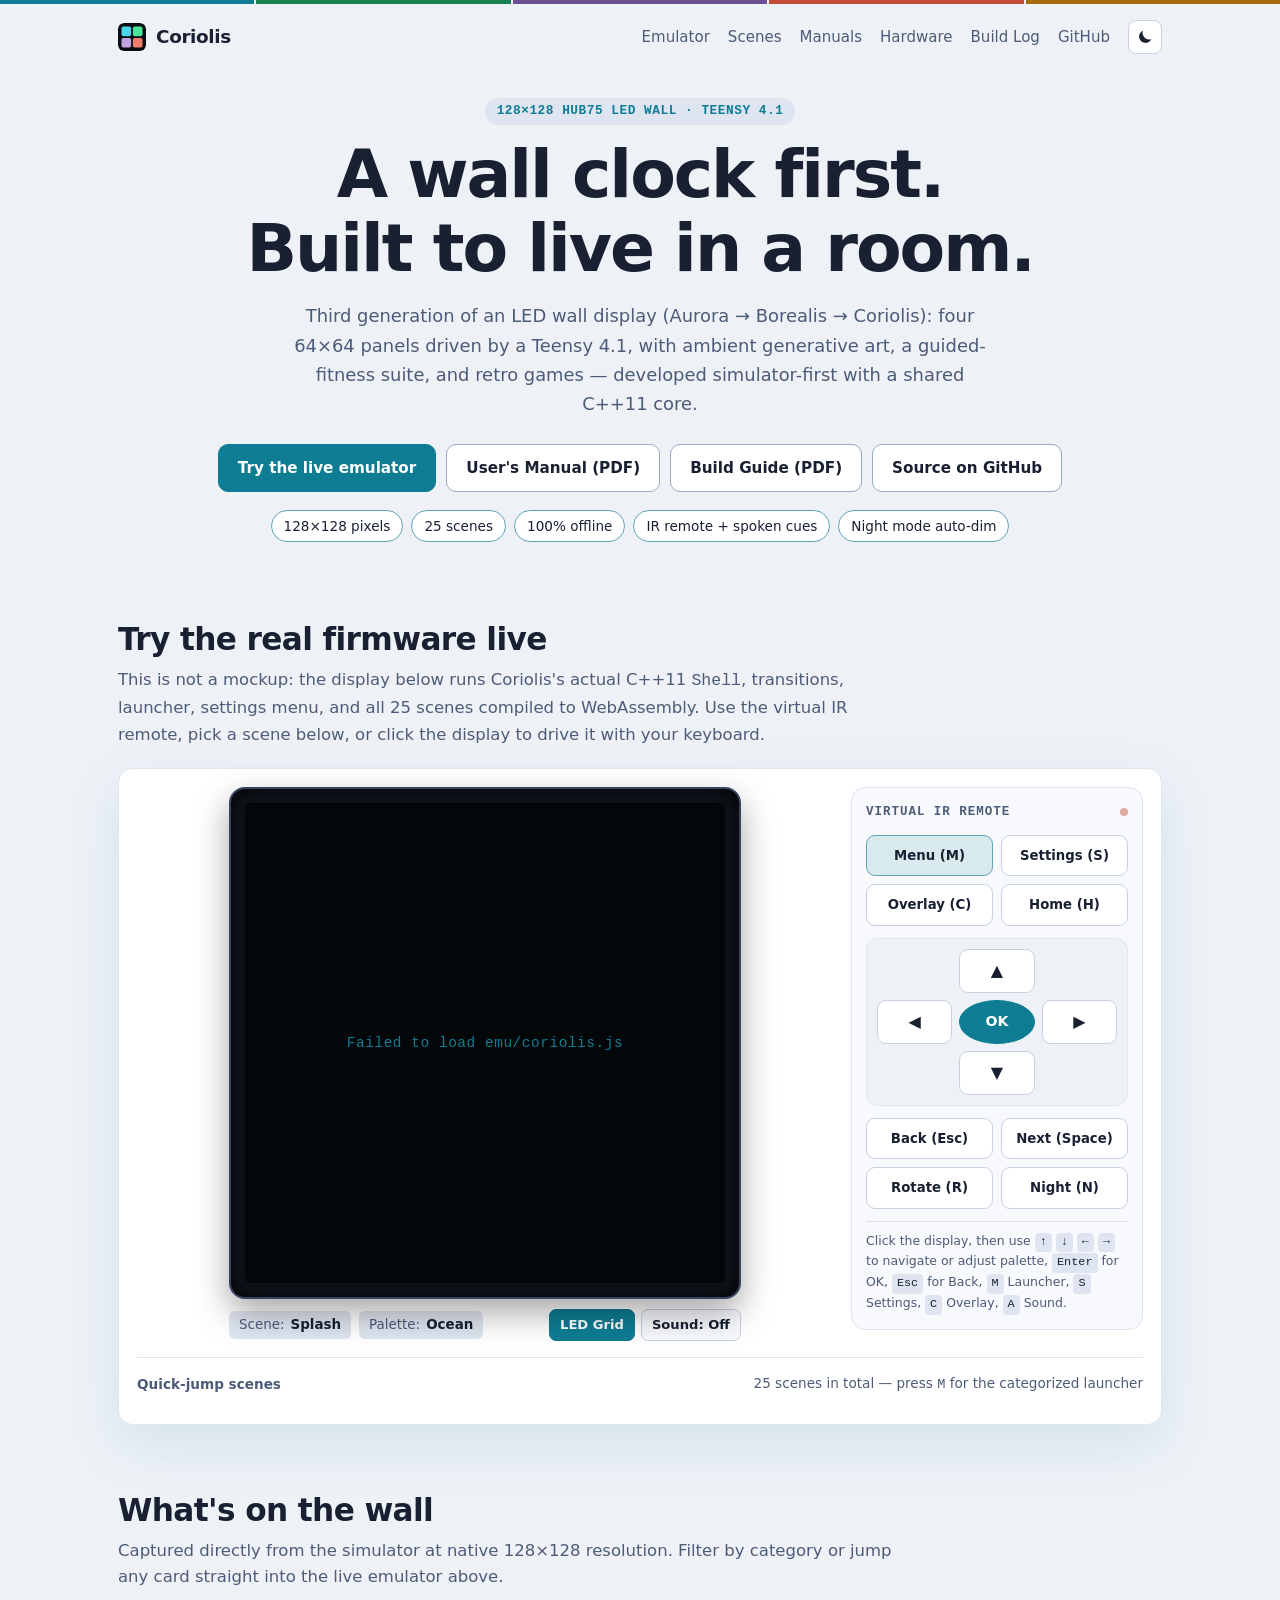
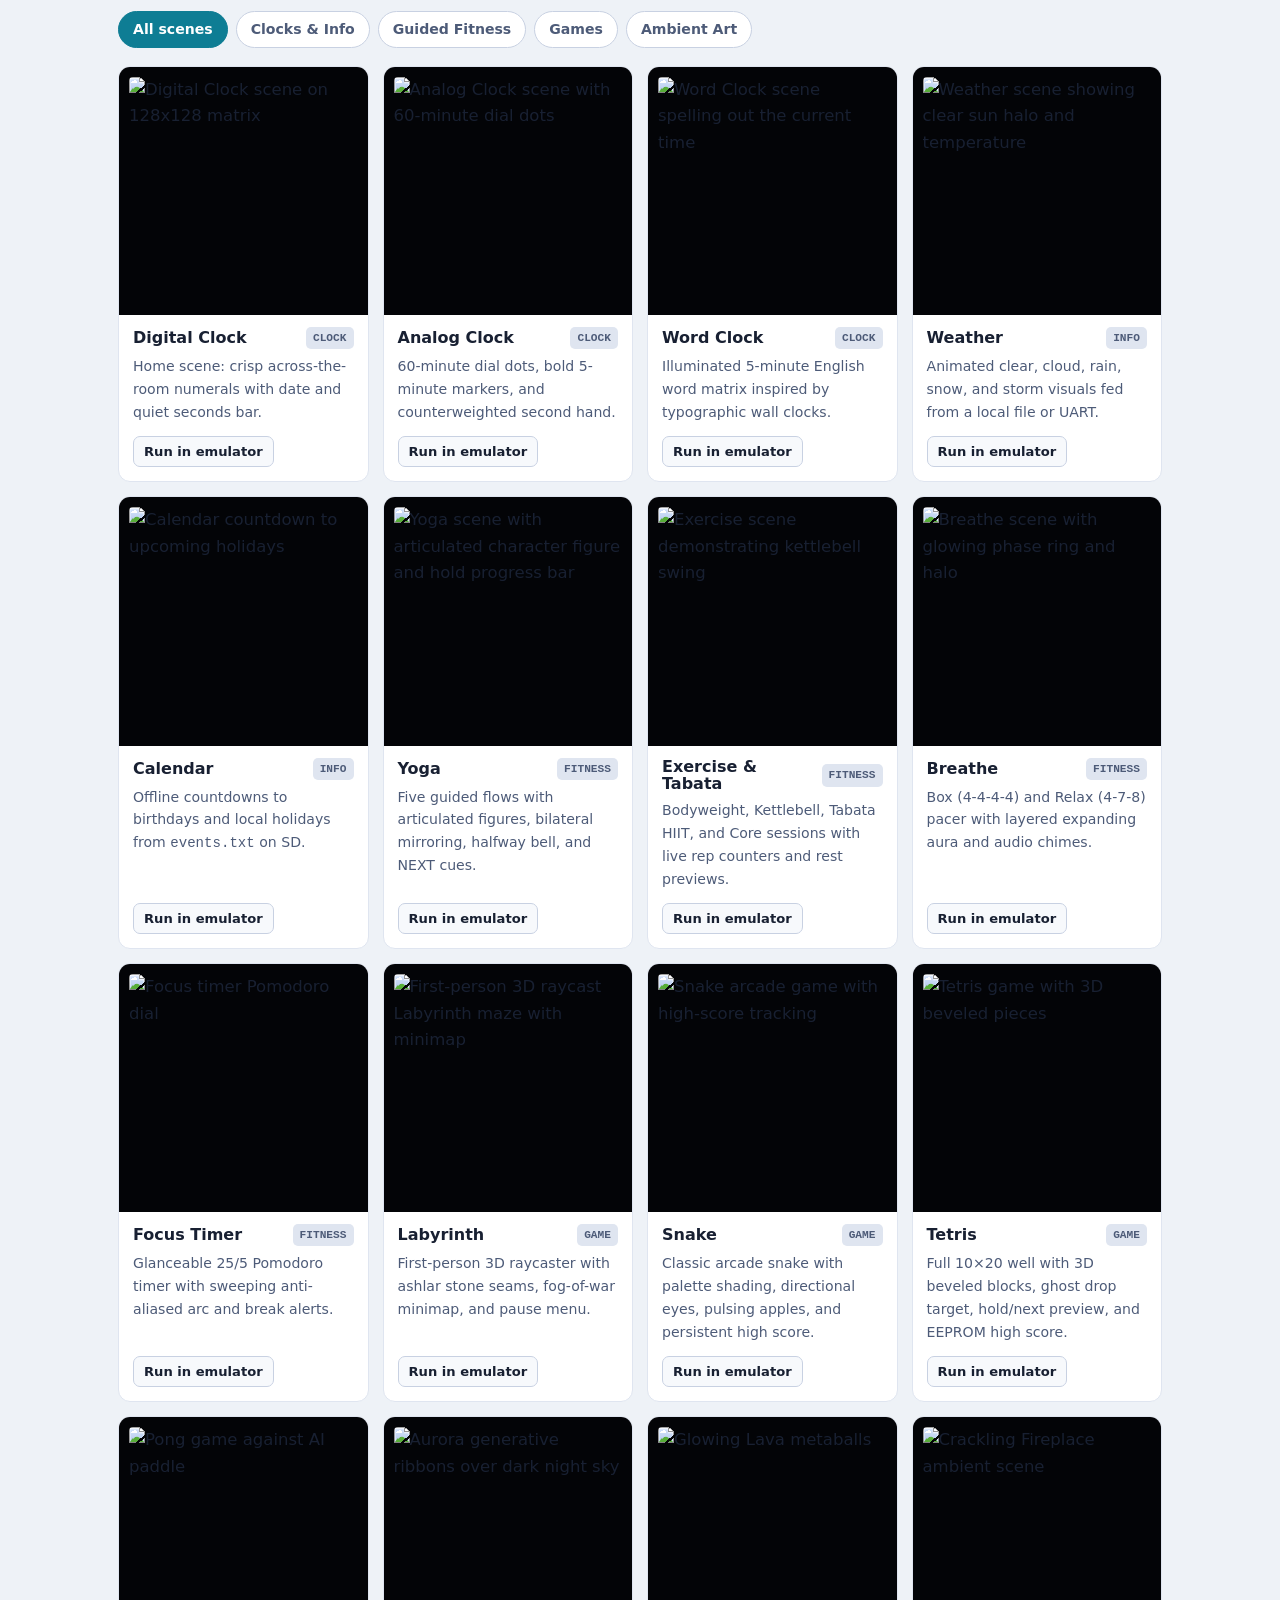
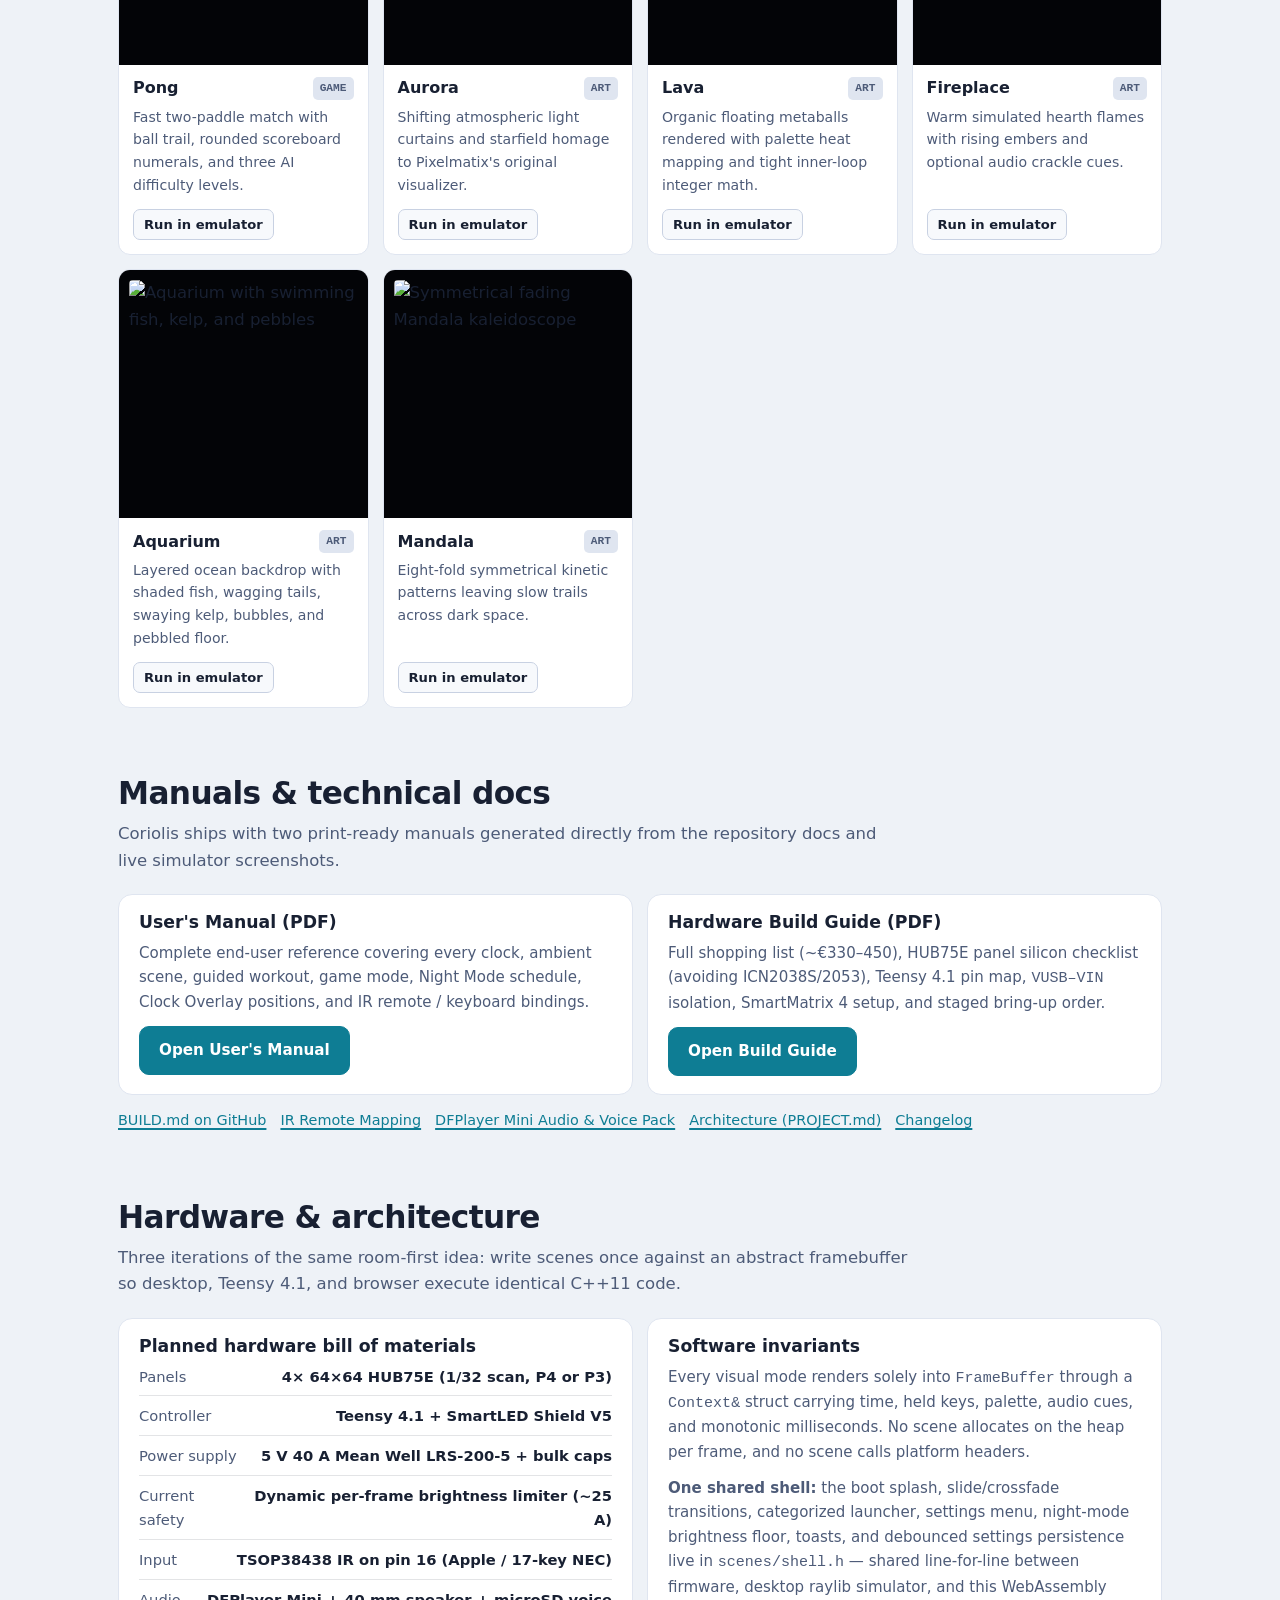
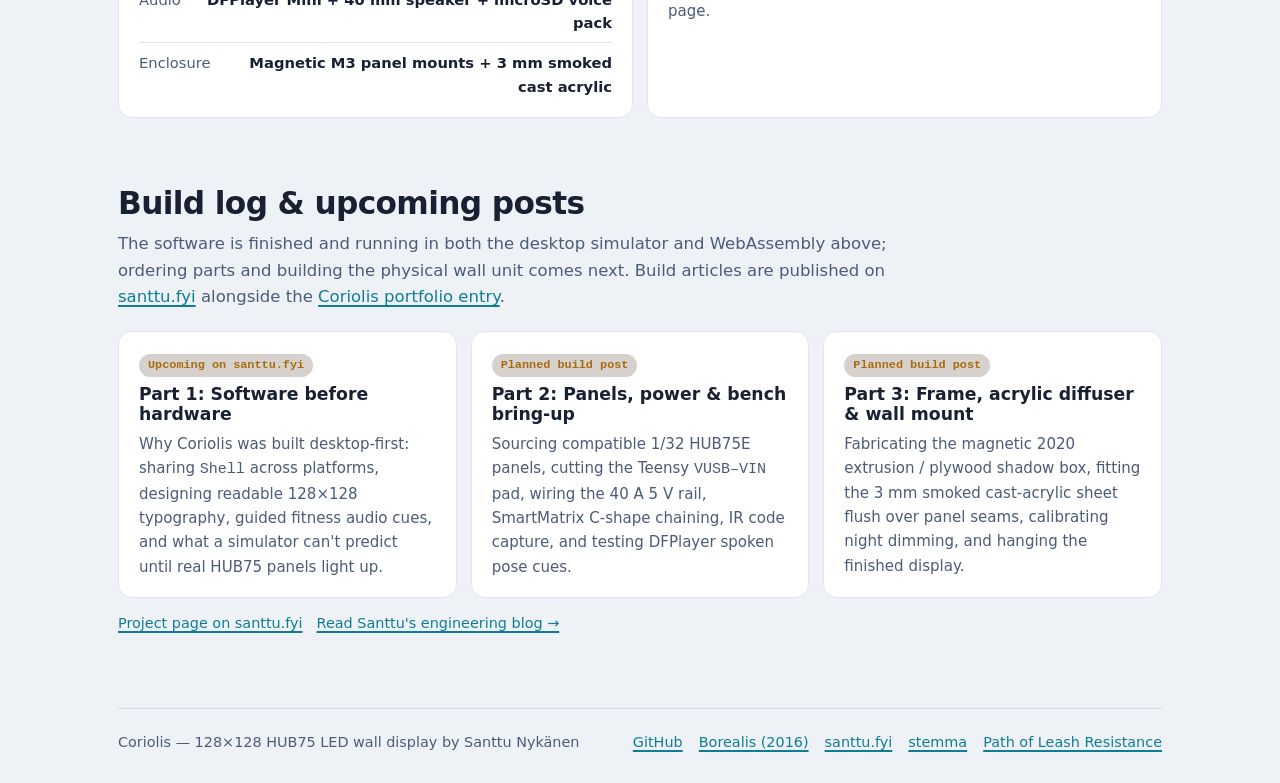
==== site/index.html @ 379ff3dd "Add standalone showcase website with live C++ WebAssembly emulator" ====
<!doctype html>
<html lang="en">
<head>
<meta charset="utf-8">
<meta name="viewport" content="width=device-width, initial-scale=1">
<title>Coriolis — 128×128 LED Wall Display</title>
<meta name="description" content="A 128x128 HUB75 LED wall display driven by a Teensy 4.1. A clock first, with ambient art, a guided fitness suite, and games. Try the real C++ firmware live in WebAssembly.">
<meta property="og:title" content="Coriolis — 128×128 LED Wall Display">
<meta property="og:description" content="A wall clock first, with ambient art, guided workouts, and retro games. Run the real C++ engine live in your browser.">
<meta property="og:type" content="website">
<meta property="og:site_name" content="Coriolis">
<meta property="og:image" content="img/screenshots/aurora.png">
<meta name="twitter:card" content="summary_large_image">
<link rel="icon" type="image/svg+xml" href="data:image/svg+xml,%3Csvg xmlns='http://www.w3.org/2000/svg' viewBox='0 0 32 32'%3E%3Crect width='32' height='32' rx='6' fill='%230a0d14'/%3E%3Crect x='4' y='4' width='11' height='11' rx='2' fill='%2344d6e8'/%3E%3Crect x='17' y='4' width='11' height='11' rx='2' fill='%234be39a'/%3E%3Crect x='4' y='17' width='11' height='11' rx='2' fill='%23bfa3dc'/%3E%3Crect x='17' y='17' width='11' height='11' rx='2' fill='%23f07c6a'/%3E%3C/svg%3E">
<link rel="stylesheet" href="palette.css">
<link rel="stylesheet" href="style.css">
<script>
  try {
    var saved = localStorage.getItem("coriolis-theme");
    if (saved === "light" || saved === "dark") {
      document.documentElement.setAttribute("data-theme", saved);
    }
  } catch (e) {}
</script>
</head>
<body>
<div class="led-strip" aria-hidden="true"><span></span><span></span><span></span><span></span><span></span></div>
<div class="wrap">

<nav class="bar">
  <a class="brand" href="#top">
    <svg class="brand-mark" viewBox="0 0 32 32" aria-hidden="true">
      <rect width="32" height="32" rx="6" fill="#0a0d14"/>
      <rect x="4" y="4" width="11" height="11" rx="2" fill="#44d6e8"/>
      <rect x="17" y="4" width="11" height="11" rx="2" fill="#4be39a"/>
      <rect x="4" y="17" width="11" height="11" rx="2" fill="#bfa3dc"/>
      <rect x="17" y="17" width="11" height="11" rx="2" fill="#f07c6a"/>
    </svg>
    <span>Coriolis</span>
  </a>
  <div class="links">
    <a href="#try">Emulator</a>
    <a class="wide-only" href="#scenes">Scenes</a>
    <a class="wide-only" href="#manuals">Manuals</a>
    <a class="wide-only" href="#hardware">Hardware</a>
    <a href="#build-log">Build Log</a>
    <a href="https://github.com/cyanidesayonara/coriolis">GitHub</a>
    <button class="theme" type="button" aria-label="Switch to the light theme" title="Switch theme">
      <svg class="i-sun" viewBox="0 0 24 24" width="18" height="18" aria-hidden="true"><circle cx="12" cy="12" r="4.5" fill="currentColor"/><g stroke="currentColor" stroke-width="2" stroke-linecap="round"><path d="M12 2v2.5M12 19.5V22M2 12h2.5M19.5 12H22M4.9 4.9l1.8 1.8M17.3 17.3l1.8 1.8M4.9 19.1l1.8-1.8M17.3 6.7l1.8-1.8"/></g></svg>
      <svg class="i-moon" viewBox="0 0 24 24" width="18" height="18" aria-hidden="true"><path d="M20.5 14.6A8.5 8.5 0 0 1 9.4 3.5a8.5 8.5 0 1 0 11.1 11.1z" fill="currentColor"/></svg>
    </button>
  </div>
</nav>

<header class="top" id="top">
  <span class="hero-kicker">128×128 HUB75 LED WALL · TEENSY 4.1</span>
  <h1>A wall clock first.<br>Built to live in a room.</h1>
  <p class="pitch">Third generation of an LED wall display (Aurora → Borealis → Coriolis): four 64×64 panels driven by a Teensy 4.1, with ambient generative art, a guided-fitness suite, and retro games — developed simulator-first with a shared C++11 core.</p>
  <div class="cta">
    <a class="button primary" href="#try">Try the live emulator</a>
    <a class="button" href="manuals/Coriolis_User_Manual.pdf">User's Manual (PDF)</a>
    <a class="button" href="manuals/Coriolis_Build_Guide.pdf">Build Guide (PDF)</a>
    <a class="button" href="https://github.com/cyanidesayonara/coriolis">Source on GitHub</a>
  </div>
  <ul class="chips" aria-label="Highlights">
    <li>128×128 pixels</li>
    <li>25 scenes</li>
    <li>100% offline</li>
    <li>IR remote + spoken cues</li>
    <li>Night mode auto-dim</li>
  </ul>
</header>

<section id="try" aria-labelledby="try-title">
  <h2 id="try-title">Try the real firmware live</h2>
  <p class="lede">This is not a mockup: the display below runs Coriolis's actual C++11 <code>Shell</code>, transitions, launcher, settings menu, and all 25 scenes compiled to WebAssembly. Use the virtual IR remote, pick a scene below, or click the display to drive it with your keyboard.</p>

  <div class="cockpit" id="cockpit">
    <div class="emu-stage">
      <div class="matrix-column">
        <div class="bezel" id="bezel" tabindex="0" aria-label="Coriolis 128 by 128 LED matrix display. Click to focus for keyboard controls.">
          <div class="canvas-wrap">
            <canvas id="matrix" width="512" height="512"></canvas>
            <canvas id="led-grid" width="512" height="512" aria-hidden="true"></canvas>
            <div class="emu-loading" id="emu-loading">Booting Coriolis WebAssembly…</div>
          </div>
        </div>
        <div class="hud-bar">
          <div class="hud-meta" aria-live="polite">
            <span class="badge">Scene: <b id="hud-scene">Splash</b></span>
            <span class="badge">Palette: <b id="hud-palette">Ocean</b></span>
            <span class="badge night" id="hud-night" hidden>NIGHT</span>
          </div>
          <div class="hud-toggles">
            <button type="button" class="chip-btn" id="btn-weather" data-action="weather" hidden>Cycle weather</button>
            <button type="button" class="chip-btn" id="btn-grid" data-action="grid" aria-pressed="true">LED Grid</button>
            <button type="button" class="chip-btn" id="btn-audio" data-action="audio" aria-pressed="false">Sound: Off</button>
          </div>
        </div>
      </div>

      <aside class="remote" aria-label="Virtual IR remote">
        <div class="remote-head">
          <span class="remote-title">Virtual IR Remote</span>
          <span class="remote-dot" id="remote-dot" aria-hidden="true"></span>
        </div>

        <div class="remote-row">
          <button type="button" class="r-btn accent" data-cmd="1">Menu (M)</button>
          <button type="button" class="r-btn" data-cmd="2">Settings (S)</button>
          <button type="button" class="r-btn" data-cmd="3">Overlay (C)</button>
          <button type="button" class="r-btn" data-cmd="5">Home (H)</button>
        </div>

        <div class="dpad" role="group" aria-label="Directional pad">
          <span></span>
          <button type="button" class="r-btn" data-key="1" aria-label="Up">▲</button>
          <span></span>
          <button type="button" class="r-btn" data-key="3" aria-label="Left">◀</button>
          <button type="button" class="r-btn ok-btn" data-key="5">OK</button>
          <button type="button" class="r-btn" data-key="4" aria-label="Right">▶</button>
          <span></span>
          <button type="button" class="r-btn" data-key="2" aria-label="Down">▼</button>
          <span></span>
        </div>

        <div class="remote-util">
          <button type="button" class="r-btn" data-key="6">Back (Esc)</button>
          <button type="button" class="r-btn" data-cmd="4">Next (Space)</button>
          <button type="button" class="r-btn" data-action="rotate">Rotate (R)</button>
          <button type="button" class="r-btn" id="btn-night" data-action="night" aria-pressed="false">Night (N)</button>
        </div>

        <div class="kb-legend">
          Click the display, then use <kbd>↑</kbd> <kbd>↓</kbd> <kbd>←</kbd> <kbd>→</kbd> to navigate or adjust palette, <kbd>Enter</kbd> for OK, <kbd>Esc</kbd> for Back, <kbd>M</kbd> Launcher, <kbd>S</kbd> Settings, <kbd>C</kbd> Overlay, <kbd>A</kbd> Sound.
        </div>
      </aside>
    </div>

    <div class="quick-jump">
      <div class="quick-jump-head">
        <strong>Quick-jump scenes</strong>
        <span>25 scenes in total — press <kbd>M</kbd> for the categorized launcher</span>
      </div>
      <div class="quick-pills" id="quick-pills" role="group" aria-label="Quick-jump scenes"></div>
    </div>
  </div>
  <noscript><p class="lede">Enable JavaScript and WebAssembly to run the interactive emulator.</p></noscript>
</section>

<section id="scenes" aria-labelledby="scenes-title">
  <h2 id="scenes-title">What's on the wall</h2>
  <p class="lede">Captured directly from the simulator at native 128×128 resolution. Filter by category or jump any card straight into the live emulator above.</p>

  <div class="filter-tabs" role="group" aria-label="Filter scenes by category">
    <button type="button" class="tab-btn" data-filter="all" aria-pressed="true">All scenes</button>
    <button type="button" class="tab-btn" data-filter="clocks" aria-pressed="false">Clocks &amp; Info</button>
    <button type="button" class="tab-btn" data-filter="fitness" aria-pressed="false">Guided Fitness</button>
    <button type="button" class="tab-btn" data-filter="games" aria-pressed="false">Games</button>
    <button type="button" class="tab-btn" data-filter="art" aria-pressed="false">Ambient Art</button>
  </div>

  <div class="shot-grid">
    <article class="shot-card" data-cat="clocks">
      <div class="shot-frame"><img src="img/screenshots/clock.png" alt="Digital Clock scene on 128x128 matrix" width="128" height="128" loading="lazy"></div>
      <div class="shot-body">
        <div class="shot-top"><h3>Digital Clock</h3><span class="cat-tag">Clock</span></div>
        <p>Home scene: crisp across-the-room numerals with date and quiet seconds bar.</p>
        <button type="button" class="chip-btn shot-action" data-jump-scene="0">Run in emulator</button>
      </div>
    </article>

    <article class="shot-card" data-cat="clocks">
      <div class="shot-frame"><img src="img/screenshots/analog.png" alt="Analog Clock scene with 60-minute dial dots" width="128" height="128" loading="lazy"></div>
      <div class="shot-body">
        <div class="shot-top"><h3>Analog Clock</h3><span class="cat-tag">Clock</span></div>
        <p>60-minute dial dots, bold 5-minute markers, and counterweighted second hand.</p>
        <button type="button" class="chip-btn shot-action" data-jump-scene="1">Run in emulator</button>
      </div>
    </article>

    <article class="shot-card" data-cat="clocks">
      <div class="shot-frame"><img src="img/screenshots/wordclock.png" alt="Word Clock scene spelling out the current time" width="128" height="128" loading="lazy"></div>
      <div class="shot-body">
        <div class="shot-top"><h3>Word Clock</h3><span class="cat-tag">Clock</span></div>
        <p>Illuminated 5-minute English word matrix inspired by typographic wall clocks.</p>
        <button type="button" class="chip-btn shot-action" data-jump-scene="2">Run in emulator</button>
      </div>
    </article>

    <article class="shot-card" data-cat="clocks">
      <div class="shot-frame"><img src="img/screenshots/weather.png" alt="Weather scene showing clear sun halo and temperature" width="128" height="128" loading="lazy"></div>
      <div class="shot-body">
        <div class="shot-top"><h3>Weather</h3><span class="cat-tag">Info</span></div>
        <p>Animated clear, cloud, rain, snow, and storm visuals fed from a local file or UART.</p>
        <button type="button" class="chip-btn shot-action" data-jump-scene="3">Run in emulator</button>
      </div>
    </article>

    <article class="shot-card" data-cat="clocks">
      <div class="shot-frame"><img src="img/screenshots/calendar.png" alt="Calendar countdown to upcoming holidays" width="128" height="128" loading="lazy"></div>
      <div class="shot-body">
        <div class="shot-top"><h3>Calendar</h3><span class="cat-tag">Info</span></div>
        <p>Offline countdowns to birthdays and local holidays from <code>events.txt</code> on SD.</p>
        <button type="button" class="chip-btn shot-action" data-jump-scene="4">Run in emulator</button>
      </div>
    </article>

    <article class="shot-card" data-cat="fitness">
      <div class="shot-frame"><img src="img/screenshots/yoga.png" alt="Yoga scene with articulated character figure and hold progress bar" width="128" height="128" loading="lazy"></div>
      <div class="shot-body">
        <div class="shot-top"><h3>Yoga</h3><span class="cat-tag">Fitness</span></div>
        <p>Five guided flows with articulated figures, bilateral mirroring, halfway bell, and NEXT cues.</p>
        <button type="button" class="chip-btn shot-action" data-jump-scene="9">Run in emulator</button>
      </div>
    </article>

    <article class="shot-card" data-cat="fitness">
      <div class="shot-frame"><img src="img/screenshots/exercise.png" alt="Exercise scene demonstrating kettlebell swing" width="128" height="128" loading="lazy"></div>
      <div class="shot-body">
        <div class="shot-top"><h3>Exercise &amp; Tabata</h3><span class="cat-tag">Fitness</span></div>
        <p>Bodyweight, Kettlebell, Tabata HIIT, and Core sessions with live rep counters and rest previews.</p>
        <button type="button" class="chip-btn shot-action" data-jump-scene="10">Run in emulator</button>
      </div>
    </article>

    <article class="shot-card" data-cat="fitness">
      <div class="shot-frame"><img src="img/screenshots/breathe.png" alt="Breathe scene with glowing phase ring and halo" width="128" height="128" loading="lazy"></div>
      <div class="shot-body">
        <div class="shot-top"><h3>Breathe</h3><span class="cat-tag">Fitness</span></div>
        <p>Box (4-4-4-4) and Relax (4-7-8) pacer with layered expanding aura and audio chimes.</p>
        <button type="button" class="chip-btn shot-action" data-jump-scene="11">Run in emulator</button>
      </div>
    </article>

    <article class="shot-card" data-cat="fitness">
      <div class="shot-frame"><img src="img/screenshots/focus.png" alt="Focus timer Pomodoro dial" width="128" height="128" loading="lazy"></div>
      <div class="shot-body">
        <div class="shot-top"><h3>Focus Timer</h3><span class="cat-tag">Fitness</span></div>
        <p>Glanceable 25/5 Pomodoro timer with sweeping anti-aliased arc and break alerts.</p>
        <button type="button" class="chip-btn shot-action" data-jump-scene="12">Run in emulator</button>
      </div>
    </article>

    <article class="shot-card" data-cat="games">
      <div class="shot-frame"><img src="img/screenshots/labyrinth.png" alt="First-person 3D raycast Labyrinth maze with minimap" width="128" height="128" loading="lazy"></div>
      <div class="shot-body">
        <div class="shot-top"><h3>Labyrinth</h3><span class="cat-tag">Game</span></div>
        <p>First-person 3D raycaster with ashlar stone seams, fog-of-war minimap, and pause menu.</p>
        <button type="button" class="chip-btn shot-action" data-jump-scene="8">Run in emulator</button>
      </div>
    </article>

    <article class="shot-card" data-cat="games">
      <div class="shot-frame"><img src="img/screenshots/snake.png" alt="Snake arcade game with high-score tracking" width="128" height="128" loading="lazy"></div>
      <div class="shot-body">
        <div class="shot-top"><h3>Snake</h3><span class="cat-tag">Game</span></div>
        <p>Classic arcade snake with palette shading, directional eyes, pulsing apples, and persistent high score.</p>
        <button type="button" class="chip-btn shot-action" data-jump-scene="6">Run in emulator</button>
      </div>
    </article>

    <article class="shot-card" data-cat="games">
      <div class="shot-frame"><img src="img/screenshots/tetris.png" alt="Tetris game with 3D beveled pieces" width="128" height="128" loading="lazy"></div>
      <div class="shot-body">
        <div class="shot-top"><h3>Tetris</h3><span class="cat-tag">Game</span></div>
        <p>Full 10×20 well with 3D beveled blocks, ghost drop target, hold/next preview, and EEPROM high score.</p>
        <button type="button" class="chip-btn shot-action" data-jump-scene="7">Run in emulator</button>
      </div>
    </article>

    <article class="shot-card" data-cat="games">
      <div class="shot-frame"><img src="img/screenshots/pong.png" alt="Pong game against AI paddle" width="128" height="128" loading="lazy"></div>
      <div class="shot-body">
        <div class="shot-top"><h3>Pong</h3><span class="cat-tag">Game</span></div>
        <p>Fast two-paddle match with ball trail, rounded scoreboard numerals, and three AI difficulty levels.</p>
        <button type="button" class="chip-btn shot-action" data-jump-scene="5">Run in emulator</button>
      </div>
    </article>

    <article class="shot-card" data-cat="art">
      <div class="shot-frame"><img src="img/screenshots/aurora.png" alt="Aurora generative ribbons over dark night sky" width="128" height="128" loading="lazy"></div>
      <div class="shot-body">
        <div class="shot-top"><h3>Aurora</h3><span class="cat-tag">Art</span></div>
        <p>Shifting atmospheric light curtains and starfield homage to Pixelmatix's original visualizer.</p>
        <button type="button" class="chip-btn shot-action" data-jump-scene="24">Run in emulator</button>
      </div>
    </article>

    <article class="shot-card" data-cat="art">
      <div class="shot-frame"><img src="img/screenshots/lava.png" alt="Glowing Lava metaballs" width="128" height="128" loading="lazy"></div>
      <div class="shot-body">
        <div class="shot-top"><h3>Lava</h3><span class="cat-tag">Art</span></div>
        <p>Organic floating metaballs rendered with palette heat mapping and tight inner-loop integer math.</p>
        <button type="button" class="chip-btn shot-action" data-jump-scene="17">Run in emulator</button>
      </div>
    </article>

    <article class="shot-card" data-cat="art">
      <div class="shot-frame"><img src="img/screenshots/fireplace.png" alt="Crackling Fireplace ambient scene" width="128" height="128" loading="lazy"></div>
      <div class="shot-body">
        <div class="shot-top"><h3>Fireplace</h3><span class="cat-tag">Art</span></div>
        <p>Warm simulated hearth flames with rising embers and optional audio crackle cues.</p>
        <button type="button" class="chip-btn shot-action" data-jump-scene="23">Run in emulator</button>
      </div>
    </article>

    <article class="shot-card" data-cat="art">
      <div class="shot-frame"><img src="img/screenshots/aquarium.png" alt="Aquarium with swimming fish, kelp, and pebbles" width="128" height="128" loading="lazy"></div>
      <div class="shot-body">
        <div class="shot-top"><h3>Aquarium</h3><span class="cat-tag">Art</span></div>
        <p>Layered ocean backdrop with shaded fish, wagging tails, swaying kelp, bubbles, and pebbled floor.</p>
        <button type="button" class="chip-btn shot-action" data-jump-scene="22">Run in emulator</button>
      </div>
    </article>

    <article class="shot-card" data-cat="art">
      <div class="shot-frame"><img src="img/screenshots/mandala.png" alt="Symmetrical fading Mandala kaleidoscope" width="128" height="128" loading="lazy"></div>
      <div class="shot-body">
        <div class="shot-top"><h3>Mandala</h3><span class="cat-tag">Art</span></div>
        <p>Eight-fold symmetrical kinetic patterns leaving slow trails across dark space.</p>
        <button type="button" class="chip-btn shot-action" data-jump-scene="15">Run in emulator</button>
      </div>
    </article>
  </div>
</section>

<section id="manuals" aria-labelledby="manuals-title">
  <h2 id="manuals-title">Manuals &amp; technical docs</h2>
  <p class="lede">Coriolis ships with two print-ready manuals generated directly from the repository docs and live simulator screenshots.</p>

  <div class="cards-2">
    <div class="card">
      <h3>User's Manual (PDF)</h3>
      <p>Complete end-user reference covering every clock, ambient scene, guided workout, game mode, Night Mode schedule, Clock Overlay positions, and IR remote / keyboard bindings.</p>
      <a class="button primary" href="manuals/Coriolis_User_Manual.pdf">Open User's Manual</a>
    </div>
    <div class="card">
      <h3>Hardware Build Guide (PDF)</h3>
      <p>Full shopping list (~€330–450), HUB75E panel silicon checklist (avoiding ICN2038S/2053), Teensy 4.1 pin map, <code>VUSB–VIN</code> isolation, SmartMatrix 4 setup, and staged bring-up order.</p>
      <a class="button primary" href="manuals/Coriolis_Build_Guide.pdf">Open Build Guide</a>
    </div>
  </div>

  <div class="doc-links">
    <a href="https://github.com/cyanidesayonara/coriolis/blob/master/docs/BUILD.md">BUILD.md on GitHub</a>
    <a href="https://github.com/cyanidesayonara/coriolis/blob/master/docs/REMOTE.md">IR Remote Mapping</a>
    <a href="https://github.com/cyanidesayonara/coriolis/blob/master/docs/AUDIO.md">DFPlayer Mini Audio &amp; Voice Pack</a>
    <a href="https://github.com/cyanidesayonara/coriolis/blob/master/PROJECT.md">Architecture (PROJECT.md)</a>
    <a href="https://github.com/cyanidesayonara/coriolis/blob/master/CHANGELOG.md">Changelog</a>
  </div>
</section>

<section id="hardware" aria-labelledby="hardware-title">
  <h2 id="hardware-title">Hardware &amp; architecture</h2>
  <p class="lede">Three iterations of the same room-first idea: write scenes once against an abstract framebuffer so desktop, Teensy 4.1, and browser execute identical C++11 code.</p>

  <div class="cards-2">
    <div class="card">
      <h3>Planned hardware bill of materials</h3>
      <ul class="spec-list">
        <li><span>Panels</span><strong>4× 64×64 HUB75E (1/32 scan, P4 or P3)</strong></li>
        <li><span>Controller</span><strong>Teensy 4.1 + SmartLED Shield V5</strong></li>
        <li><span>Power supply</span><strong>5 V 40 A Mean Well LRS-200-5 + bulk caps</strong></li>
        <li><span>Current safety</span><strong>Dynamic per-frame brightness limiter (~25 A)</strong></li>
        <li><span>Input</span><strong>TSOP38438 IR on pin 16 (Apple / 17-key NEC)</strong></li>
        <li><span>Audio</span><strong>DFPlayer Mini + 40 mm speaker + microSD voice pack</strong></li>
        <li><span>Enclosure</span><strong>Magnetic M3 panel mounts + 3 mm smoked cast acrylic</strong></li>
      </ul>
    </div>

    <div class="card">
      <h3>Software invariants</h3>
      <p>Every visual mode renders solely into <code>FrameBuffer</code> through a <code>Context&amp;</code> struct carrying time, held keys, palette, audio cues, and monotonic milliseconds. No scene allocates on the heap per frame, and no scene calls platform headers.</p>
      <p><strong>One shared shell:</strong> the boot splash, slide/crossfade transitions, categorized launcher, settings menu, night-mode brightness floor, toasts, and debounced settings persistence live in <code>scenes/shell.h</code> — shared line-for-line between firmware, desktop raylib simulator, and this WebAssembly page.</p>
    </div>
  </div>
</section>

<section id="build-log" aria-labelledby="blog-title">
  <h2 id="blog-title">Build log &amp; upcoming posts</h2>
  <p class="lede">The software is finished and running in both the desktop simulator and WebAssembly above; ordering parts and building the physical wall unit comes next. Build articles are published on <a href="https://santtu.fyi/blog">santtu.fyi</a> alongside the <a href="https://santtu.fyi/projects/coriolis">Coriolis portfolio entry</a>.</p>

  <div class="cards-3">
    <article class="card">
      <span class="status-pill">Upcoming on santtu.fyi</span>
      <h3>Part 1: Software before hardware</h3>
      <p>Why Coriolis was built desktop-first: sharing <code>Shell</code> across platforms, designing readable 128×128 typography, guided fitness audio cues, and what a simulator can't predict until real HUB75 panels light up.</p>
    </article>

    <article class="card">
      <span class="status-pill">Planned build post</span>
      <h3>Part 2: Panels, power &amp; bench bring-up</h3>
      <p>Sourcing compatible 1/32 HUB75E panels, cutting the Teensy <code>VUSB–VIN</code> pad, wiring the 40 A 5 V rail, SmartMatrix C-shape chaining, IR code capture, and testing DFPlayer spoken pose cues.</p>
    </article>

    <article class="card">
      <span class="status-pill">Planned build post</span>
      <h3>Part 3: Frame, acrylic diffuser &amp; wall mount</h3>
      <p>Fabricating the magnetic 2020 extrusion / plywood shadow box, fitting the 3 mm smoked cast-acrylic sheet flush over panel seams, calibrating night dimming, and hanging the finished display.</p>
    </article>
  </div>

  <div class="doc-links">
    <a href="https://santtu.fyi/projects/coriolis">Project page on santtu.fyi</a>
    <a href="https://santtu.fyi/blog">Read Santtu's engineering blog →</a>
  </div>
</section>

<footer class="foot">
  <span>Coriolis — 128×128 HUB75 LED wall display by Santtu Nykänen</span>
  <nav class="foot-links" aria-label="Related links">
    <a href="https://github.com/cyanidesayonara/coriolis">GitHub</a>
    <a href="https://github.com/cyanidesayonara/borealis">Borealis (2016)</a>
    <a href="https://santtu.fyi">santtu.fyi</a>
    <a href="https://cyanidesayonara.github.io/stemma/">stemma</a>
    <a href="https://cyanidesayonara.github.io/path-of-leash-resistance/">Path of Leash Resistance</a>
  </nav>
</footer>

</div>
<script src="emu/coriolis.js"></script>
<script src="emu.js"></script>
<script src="site.js"></script>
</body>
</html>
---- site/palette.css ----
/* Coriolis palette: deep smoked-acrylic obsidian with LED cyan, aurora mint,
   workout coral, warm amber, and launcher lavender. Dark is the default; light
   follows prefers-color-scheme unless overridden by the theme toggle. */
:root {
  color-scheme: dark;
  --mantle: #0a0d14;
  --base: #111622;
  --panel: #161c2c;
  --surface0: #222a3f;
  --surface1: #2f3a55;
  --surface2: #465375;
  --text: #e6ecf8;
  --subtext: #9aa7c4;
  --accent: #44d6e8;
  --on-accent: #071018;
  --led-cyan: #44d6e8;
  --led-aurora: #4be39a;
  --led-coral: #f07c6a;
  --led-amber: #f5b553;
  --led-violet: #bfa3dc;
  --bezel: #06080c;
  --bezel-edge: #273049;
  --glow: rgba(68, 214, 232, 0.16);
}

@media (prefers-color-scheme: light) {
  :root:not([data-theme="dark"]) {
    color-scheme: light;
    --mantle: #eef2f7;
    --base: #ffffff;
    --panel: #f7f9fc;
    --surface0: #dfe5f0;
    --surface1: #c8d1e2;
    --surface2: #9ba8c2;
    --text: #182032;
    --subtext: #4d5b78;
    --accent: #0e7d94;
    --on-accent: #ffffff;
    --led-cyan: #0e7d94;
    --led-aurora: #178252;
    --led-coral: #c44a38;
    --led-amber: #a86b0e;
    --led-violet: #6d5094;
    --bezel: #11151e;
    --bezel-edge: #38435e;
    --glow: rgba(14, 125, 148, 0.12);
  }
}

:root[data-theme="light"] {
  color-scheme: light;
  --mantle: #eef2f7;
  --base: #ffffff;
  --panel: #f7f9fc;
  --surface0: #dfe5f0;
  --surface1: #c8d1e2;
  --surface2: #9ba8c2;
  --text: #182032;
  --subtext: #4d5b78;
  --accent: #0e7d94;
  --on-accent: #ffffff;
  --led-cyan: #0e7d94;
  --led-aurora: #178252;
  --led-coral: #c44a38;
  --led-amber: #a86b0e;
  --led-violet: #6d5094;
  --bezel: #11151e;
  --bezel-edge: #38435e;
  --glow: rgba(14, 125, 148, 0.12);
}
---- site/style.css ----
/* Coriolis showcase site — matches the clean zero-framework static look of
   sibling projects (stemma, path-of-leash-resistance), tuned for a 128x128
   HUB75 wall display. */

:root {
  --max: 1080px;
  --font: "Inter", "Segoe UI Variable Text", "Segoe UI", system-ui, -apple-system,
    Roboto, "Helvetica Neue", sans-serif;
  --display: "Space Grotesk", "Segoe UI Variable Display", "Segoe UI", system-ui,
    -apple-system, Roboto, sans-serif;
  --mono: "JetBrains Mono", "Cascadia Code", ui-monospace, SFMono-Regular,
    Menlo, Consolas, monospace;
  --line: color-mix(in srgb, var(--text) 12%, transparent);
  --radius: 14px;
}

* { box-sizing: border-box; }

html { -webkit-text-size-adjust: 100%; }

@media (prefers-reduced-motion: no-preference) {
  html { scroll-behavior: smooth; }
}

body {
  margin: 0;
  background: var(--mantle);
  color: var(--text);
  font: 400 16.5px/1.62 var(--font);
}

a { color: var(--accent); text-decoration-thickness: 1.5px; text-underline-offset: 3px; }
a:hover { color: var(--led-aurora); }

img { max-width: 100%; height: auto; display: block; }

:focus-visible {
  outline: 2px solid var(--accent);
  outline-offset: 2px;
}

/* Thin LED spectrum strip echoing Coriolis's five-palette wall look */
.led-strip {
  display: grid;
  grid-template-columns: repeat(5, 1fr);
  height: 4px;
  gap: 2px;
  background: var(--mantle);
}
.led-strip span:nth-child(1) { background: var(--led-cyan); }
.led-strip span:nth-child(2) { background: var(--led-aurora); }
.led-strip span:nth-child(3) { background: var(--led-violet); }
.led-strip span:nth-child(4) { background: var(--led-coral); }
.led-strip span:nth-child(5) { background: var(--led-amber); }

.wrap {
  max-width: var(--max);
  margin: 0 auto;
  padding: 0 18px;
}

/* Top nav */
nav.bar {
  display: flex;
  align-items: center;
  justify-content: space-between;
  gap: 14px;
  padding: 16px 0 0;
}

.brand {
  display: inline-flex;
  align-items: center;
  gap: 10px;
  text-decoration: none;
  color: var(--text);
  font-family: var(--display);
  font-weight: 700;
  font-size: 1.15rem;
  letter-spacing: -0.02em;
}
.brand:hover { color: var(--accent); }

.brand-mark {
  display: block;
  width: 28px;
  height: 28px;
  border-radius: 6px;
}

.links {
  display: flex;
  align-items: center;
  gap: 18px;
  font-size: 0.94rem;
}

.links a {
  color: var(--subtext);
  text-decoration: none;
  font-weight: 500;
}
.links a:hover { color: var(--text); }

button.theme {
  display: grid;
  place-items: center;
  width: 34px;
  height: 34px;
  border: 1px solid var(--surface1);
  border-radius: 8px;
  background: var(--base);
  color: var(--text);
  cursor: pointer;
}
button.theme:hover { border-color: var(--accent); }

button.theme .i-moon { display: none; }
:root[data-theme="light"] button.theme .i-sun { display: none; }
:root[data-theme="light"] button.theme .i-moon { display: block; }

@media (prefers-color-scheme: light) {
  :root:not([data-theme="dark"]) button.theme .i-sun { display: none; }
  :root:not([data-theme="dark"]) button.theme .i-moon { display: block; }
}

/* Hero */
header.top {
  padding: 42px 0 12px;
  text-align: center;
}

h1, h2, h3 {
  font-family: var(--display);
  line-height: 1.12;
  margin-top: 0;
}

h1 {
  margin: 0;
  font-size: clamp(2.35rem, 7.2vw, 4.15rem);
  font-weight: 700;
  letter-spacing: -0.03em;
  text-wrap: balance;
}

.hero-kicker {
  display: inline-block;
  margin-bottom: 12px;
  padding: 3px 12px;
  border-radius: 999px;
  background: var(--surface0);
  color: var(--accent);
  font-family: var(--mono);
  font-size: 0.8rem;
  font-weight: 600;
  letter-spacing: 0.04em;
}

.pitch {
  max-width: 40em;
  margin: 16px auto 0;
  font-size: 1.12rem;
  color: var(--subtext);
  text-wrap: pretty;
}

.cta {
  display: flex;
  flex-wrap: wrap;
  justify-content: center;
  gap: 10px;
  margin-top: 26px;
}

.button {
  display: inline-flex;
  align-items: center;
  gap: 8px;
  padding: 11px 19px;
  border-radius: 10px;
  border: 1px solid var(--surface2);
  color: var(--text);
  background: var(--base);
  font-weight: 600;
  font-size: 0.95rem;
  text-decoration: none;
  cursor: pointer;
}
.button:hover { color: var(--text); border-color: var(--accent); }

.button.primary {
  background: var(--accent);
  border-color: var(--accent);
  color: var(--on-accent);
}
.button.primary:hover {
  color: var(--on-accent);
  filter: brightness(1.08);
}

ul.chips {
  list-style: none;
  display: flex;
  flex-wrap: wrap;
  justify-content: center;
  gap: 8px;
  padding: 0;
  margin: 18px 0 0;
}

ul.chips li {
  padding: 4px 12px;
  border: 1px solid color-mix(in srgb, var(--accent) 55%, var(--surface1));
  border-radius: 999px;
  font-size: 0.85rem;
  color: var(--text);
  background: var(--base);
}

/* Section heads */
section {
  margin-top: 68px;
}

section h2 {
  font-size: clamp(1.45rem, 3.6vw, 1.95rem);
  font-weight: 700;
  letter-spacing: -0.02em;
  margin: 0 0 10px;
}

.lede {
  max-width: 48em;
  color: var(--subtext);
  margin: 0 0 20px;
}

/* Live C++ WASM Emulator Cockpit */
.cockpit {
  background: var(--base);
  border: 1px solid var(--surface0);
  border-radius: var(--radius);
  padding: 18px;
  box-shadow: 0 20px 55px var(--glow);
}

.emu-stage {
  display: grid;
  grid-template-columns: minmax(0, 1fr) 292px;
  gap: 18px;
  align-items: start;
}

.matrix-column {
  display: flex;
  flex-direction: column;
  align-items: center;
  min-width: 0;
}

.bezel {
  position: relative;
  width: min(100%, 512px);
  aspect-ratio: 1 / 1;
  padding: 14px;
  border-radius: 16px;
  background: var(--bezel);
  border: 2px solid var(--bezel-edge);
  box-shadow:
    inset 0 0 28px rgba(0, 0, 0, 0.85),
    0 14px 34px rgba(0, 0, 0, 0.35);
}

.bezel:focus-visible {
  outline: 2px solid var(--accent);
  outline-offset: 3px;
}

.canvas-wrap {
  position: relative;
  width: 100%;
  height: 100%;
  border-radius: 6px;
  overflow: hidden;
  background: #020305;
}

#matrix {
  display: block;
  width: 100%;
  height: 100%;
  image-rendering: pixelated;
  image-rendering: crisp-edges;
}

#led-grid {
  position: absolute;
  inset: 0;
  width: 100%;
  height: 100%;
  pointer-events: none;
  opacity: 0.42;
}

.bezel.no-grid #led-grid {
  display: none;
}

.emu-loading {
  position: absolute;
  inset: 0;
  display: grid;
  place-items: center;
  background: rgba(5, 8, 12, 0.9);
  color: var(--led-cyan);
  font-family: var(--mono);
  font-size: 0.9rem;
  letter-spacing: 0.04em;
}
.emu-loading[hidden] { display: none; }

.hud-bar {
  display: flex;
  flex-wrap: wrap;
  align-items: center;
  justify-content: space-between;
  gap: 10px;
  width: min(100%, 512px);
  margin-top: 10px;
}

.hud-meta {
  display: flex;
  flex-wrap: wrap;
  align-items: center;
  gap: 8px;
}

.badge {
  display: inline-flex;
  align-items: center;
  gap: 6px;
  padding: 3px 10px;
  border-radius: 6px;
  background: var(--surface0);
  font-size: 0.84rem;
  color: var(--subtext);
}
.badge b { color: var(--text); font-weight: 600; }
.badge.night {
  background: color-mix(in srgb, var(--led-amber) 18%, var(--surface0));
  color: var(--led-amber);
  font-family: var(--mono);
  font-weight: 700;
}
.badge.night[hidden] { display: none; }

.hud-toggles {
  display: flex;
  flex-wrap: wrap;
  gap: 6px;
}

.chip-btn {
  font: inherit;
  font-size: 0.82rem;
  font-weight: 600;
  padding: 4px 10px;
  border-radius: 7px;
  border: 1px solid var(--surface1);
  background: var(--panel);
  color: var(--text);
  cursor: pointer;
}
.chip-btn:hover { border-color: var(--accent); }
.chip-btn[aria-pressed="true"] {
  background: var(--accent);
  border-color: var(--accent);
  color: var(--on-accent);
}
.chip-btn[hidden] { display: none; }

/* Tactile Virtual IR Remote */
.remote {
  background: var(--panel);
  border: 1px solid var(--surface0);
  border-radius: 14px;
  padding: 14px;
}

.remote-head {
  display: flex;
  align-items: center;
  justify-content: space-between;
  margin-bottom: 12px;
}

.remote-title {
  font-family: var(--mono);
  font-size: 0.78rem;
  font-weight: 700;
  text-transform: uppercase;
  letter-spacing: 0.08em;
  color: var(--subtext);
}

.remote-dot {
  width: 8px;
  height: 8px;
  border-radius: 50%;
  background: var(--led-coral);
  opacity: 0.45;
  transition: opacity 0.12s ease;
}
.remote-dot.lit { opacity: 1; box-shadow: 0 0 8px var(--led-coral); }

.remote-row {
  display: grid;
  grid-template-columns: repeat(2, 1fr);
  gap: 8px;
  margin-bottom: 10px;
}

.r-btn {
  font: inherit;
  font-size: 0.83rem;
  font-weight: 600;
  padding: 9px 10px;
  border-radius: 9px;
  border: 1px solid var(--surface1);
  background: var(--base);
  color: var(--text);
  cursor: pointer;
  user-select: none;
  -webkit-user-select: none;
  touch-action: manipulation;
  transition: border-color 0.1s ease, transform 0.06s ease;
}
.r-btn:hover { border-color: var(--accent); }
.r-btn:active,
.r-btn.is-down {
  transform: translateY(1px);
  background: var(--surface0);
  border-color: var(--accent);
}

.r-btn.accent {
  background: color-mix(in srgb, var(--accent) 16%, var(--base));
  border-color: color-mix(in srgb, var(--accent) 55%, var(--surface1));
}

.dpad {
  display: grid;
  grid-template-columns: repeat(3, 1fr);
  gap: 7px;
  margin: 12px 0;
  padding: 10px;
  border-radius: 12px;
  background: var(--mantle);
  border: 1px solid var(--surface0);
}

.dpad .r-btn {
  min-height: 44px;
  display: grid;
  place-items: center;
  padding: 6px;
  font-size: 1rem;
}

.dpad .ok-btn {
  background: var(--accent);
  border-color: var(--accent);
  color: var(--on-accent);
  font-weight: 700;
  font-size: 0.88rem;
  border-radius: 50%;
}
.dpad .ok-btn:active,
.dpad .ok-btn.is-down {
  filter: brightness(1.1);
}

.remote-util {
  display: grid;
  grid-template-columns: repeat(2, 1fr);
  gap: 8px;
  margin-top: 10px;
}

.kb-legend {
  margin-top: 12px;
  padding-top: 10px;
  border-top: 1px solid var(--line);
  font-size: 0.78rem;
  color: var(--subtext);
  line-height: 1.5;
}

.kb-legend kbd {
  display: inline-block;
  padding: 1px 5px;
  border-radius: 4px;
  background: var(--surface0);
  color: var(--text);
  font-family: var(--mono);
  font-size: 0.74rem;
}

/* Quick-Jump Scene Picker inside Cockpit */
.quick-jump {
  margin-top: 16px;
  padding-top: 14px;
  border-top: 1px solid var(--line);
}

.quick-jump-head {
  display: flex;
  flex-wrap: wrap;
  align-items: center;
  justify-content: space-between;
  gap: 8px;
  margin-bottom: 10px;
  font-size: 0.85rem;
  color: var(--subtext);
}

.quick-pills {
  display: flex;
  flex-wrap: wrap;
  gap: 6px;
}

.scene-pill {
  font: inherit;
  font-size: 0.81rem;
  font-weight: 600;
  padding: 4px 10px;
  border-radius: 999px;
  border: 1px solid var(--surface1);
  background: var(--panel);
  color: var(--text);
  cursor: pointer;
}
.scene-pill:hover { border-color: var(--accent); }
.scene-pill[aria-current="true"] {
  background: var(--accent);
  border-color: var(--accent);
  color: var(--on-accent);
}

/* Scene Gallery */
.filter-tabs {
  display: flex;
  flex-wrap: wrap;
  gap: 8px;
  margin-bottom: 18px;
}

.tab-btn {
  font: inherit;
  font-size: 0.88rem;
  font-weight: 600;
  padding: 6px 14px;
  border-radius: 999px;
  border: 1px solid var(--surface1);
  background: var(--base);
  color: var(--subtext);
  cursor: pointer;
}
.tab-btn:hover { color: var(--text); border-color: var(--accent); }
.tab-btn[aria-pressed="true"] {
  background: var(--accent);
  border-color: var(--accent);
  color: var(--on-accent);
}

.shot-grid {
  display: grid;
  grid-template-columns: repeat(auto-fill, minmax(235px, 1fr));
  gap: 14px;
}

.shot-card {
  display: flex;
  flex-direction: column;
  background: var(--base);
  border: 1px solid var(--surface0);
  border-radius: 12px;
  overflow: hidden;
}
.shot-card[hidden] { display: none; }

.shot-frame {
  aspect-ratio: 1 / 1;
  background: #030407;
  padding: 10px;
}
.shot-frame img {
  width: 100%;
  height: 100%;
  object-fit: contain;
  image-rendering: pixelated;
  image-rendering: crisp-edges;
  border-radius: 4px;
}

.shot-body {
  display: flex;
  flex-direction: column;
  flex: 1;
  padding: 12px 14px 14px;
  gap: 6px;
}

.shot-top {
  display: flex;
  align-items: center;
  justify-content: space-between;
  gap: 8px;
}

.shot-body h3 {
  font-size: 1rem;
  margin: 0;
}

.cat-tag {
  font-family: var(--mono);
  font-size: 0.7rem;
  font-weight: 600;
  padding: 2px 7px;
  border-radius: 5px;
  background: var(--surface0);
  color: var(--subtext);
  text-transform: uppercase;
}

.shot-body p {
  margin: 0;
  font-size: 0.88rem;
  color: var(--subtext);
  flex: 1;
}

.shot-action {
  margin-top: 6px;
  align-self: flex-start;
}

/* Info Cards Grids (Manuals, Hardware, Blog) */
.cards-2 {
  display: grid;
  grid-template-columns: repeat(2, minmax(0, 1fr));
  gap: 14px;
}

.cards-3 {
  display: grid;
  grid-template-columns: repeat(3, minmax(0, 1fr));
  gap: 14px;
}

.card {
  background: var(--base);
  border: 1px solid var(--surface0);
  border-radius: var(--radius);
  padding: 18px 20px;
}

.card h3 {
  font-size: 1.08rem;
  margin-bottom: 8px;
}

.card p {
  margin: 0 0 12px;
  color: var(--subtext);
  font-size: 0.94rem;
}
.card p:last-child { margin-bottom: 0; }

.spec-list {
  list-style: none;
  padding: 0;
  margin: 0;
  display: grid;
  gap: 8px;
  font-size: 0.92rem;
}
.spec-list li {
  display: flex;
  justify-content: space-between;
  gap: 12px;
  padding-bottom: 7px;
  border-bottom: 1px solid var(--line);
}
.spec-list li:last-child { border-bottom: 0; padding-bottom: 0; }
.spec-list span { color: var(--subtext); }
.spec-list strong { color: var(--text); text-align: right; font-weight: 600; }

.status-pill {
  display: inline-block;
  margin-bottom: 8px;
  padding: 2px 9px;
  border-radius: 999px;
  font-family: var(--mono);
  font-size: 0.74rem;
  font-weight: 700;
  background: color-mix(in srgb, var(--led-amber) 16%, var(--surface0));
  color: var(--led-amber);
}
.status-pill.live {
  background: color-mix(in srgb, var(--led-aurora) 16%, var(--surface0));
  color: var(--led-aurora);
}

.doc-links {
  display: flex;
  flex-wrap: wrap;
  gap: 14px;
  margin-top: 14px;
  font-size: 0.9rem;
}

/* Footer */
footer.foot {
  margin: 72px 0 36px;
  padding-top: 22px;
  border-top: 1px solid var(--line);
  display: flex;
  flex-wrap: wrap;
  justify-content: space-between;
  align-items: center;
  gap: 14px;
  font-size: 0.9rem;
  color: var(--subtext);
}

.foot-links {
  display: flex;
  flex-wrap: wrap;
  gap: 16px;
}

@media (max-width: 880px) {
  .emu-stage {
    grid-template-columns: 1fr;
  }
  .cards-3 {
    grid-template-columns: 1fr;
  }
}

@media (max-width: 700px) {
  .links a.wide-only { display: none; }
  .cards-2 { grid-template-columns: 1fr; }
}
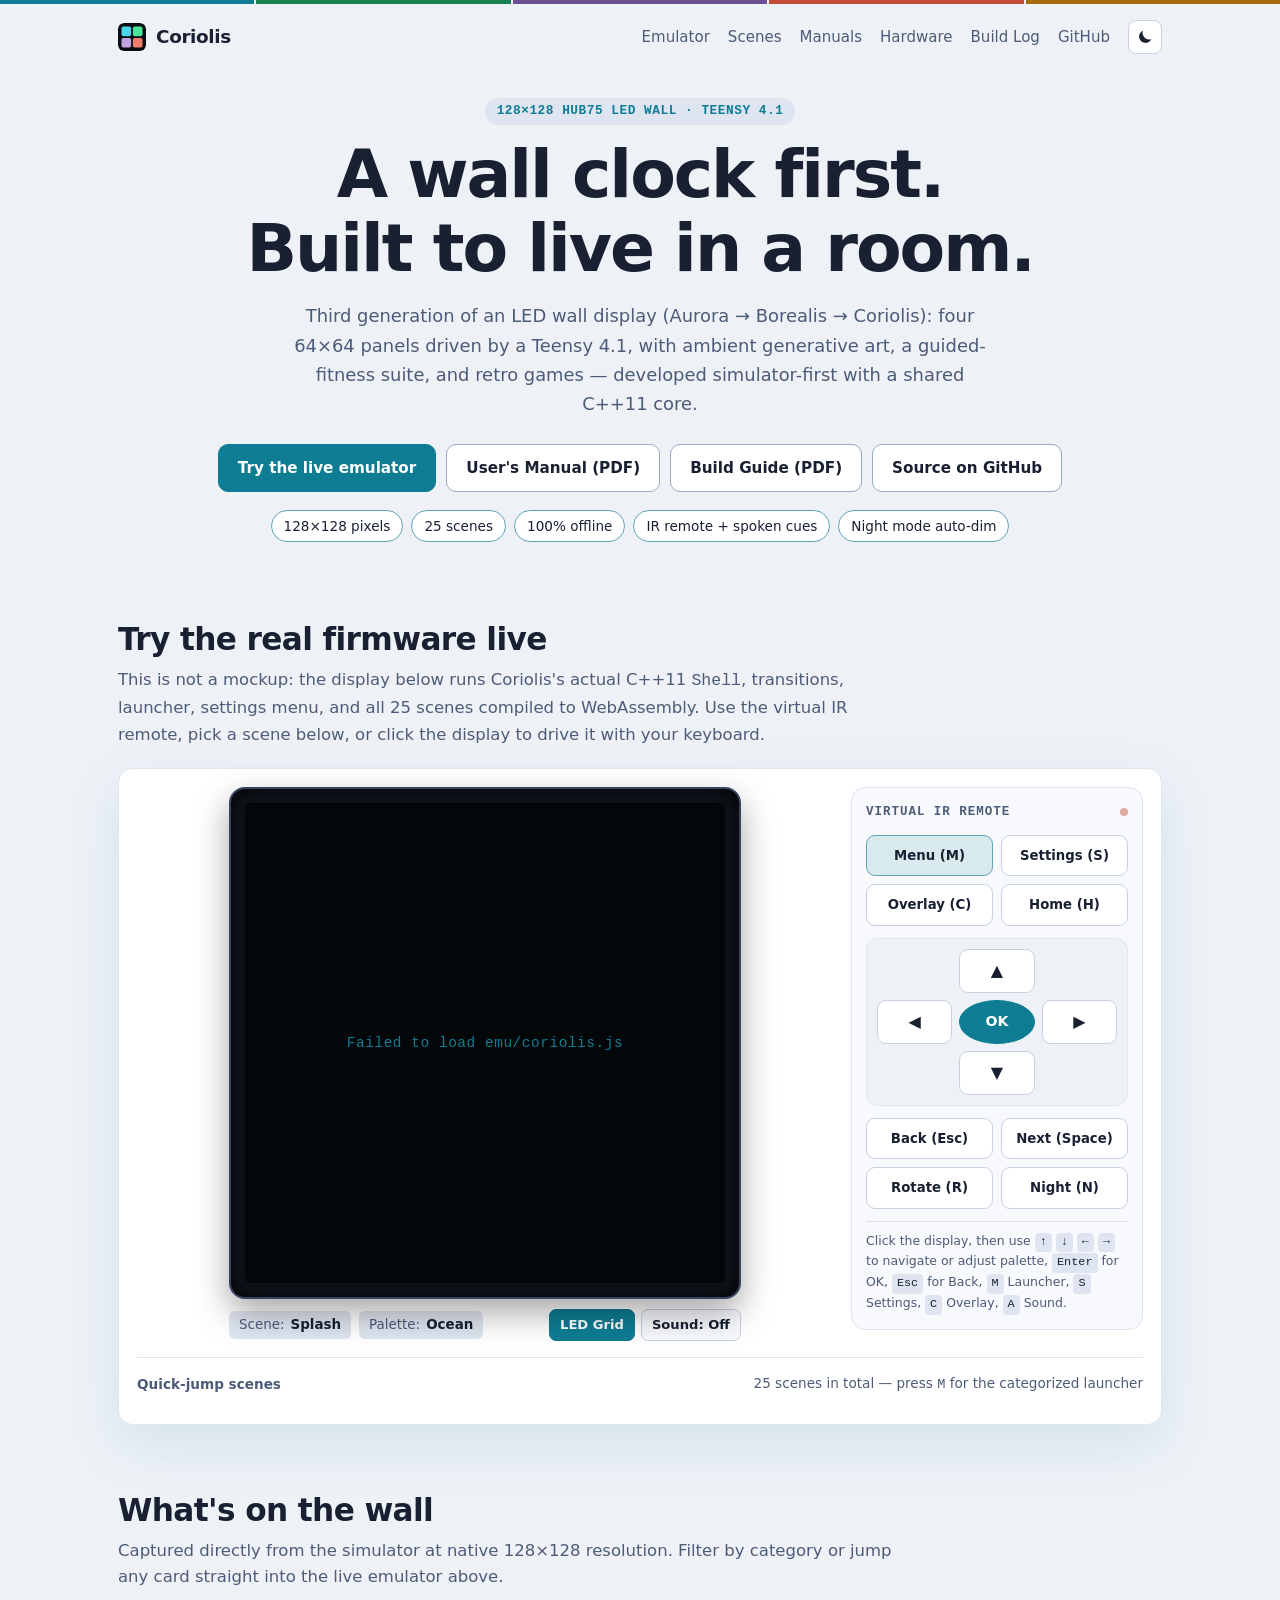
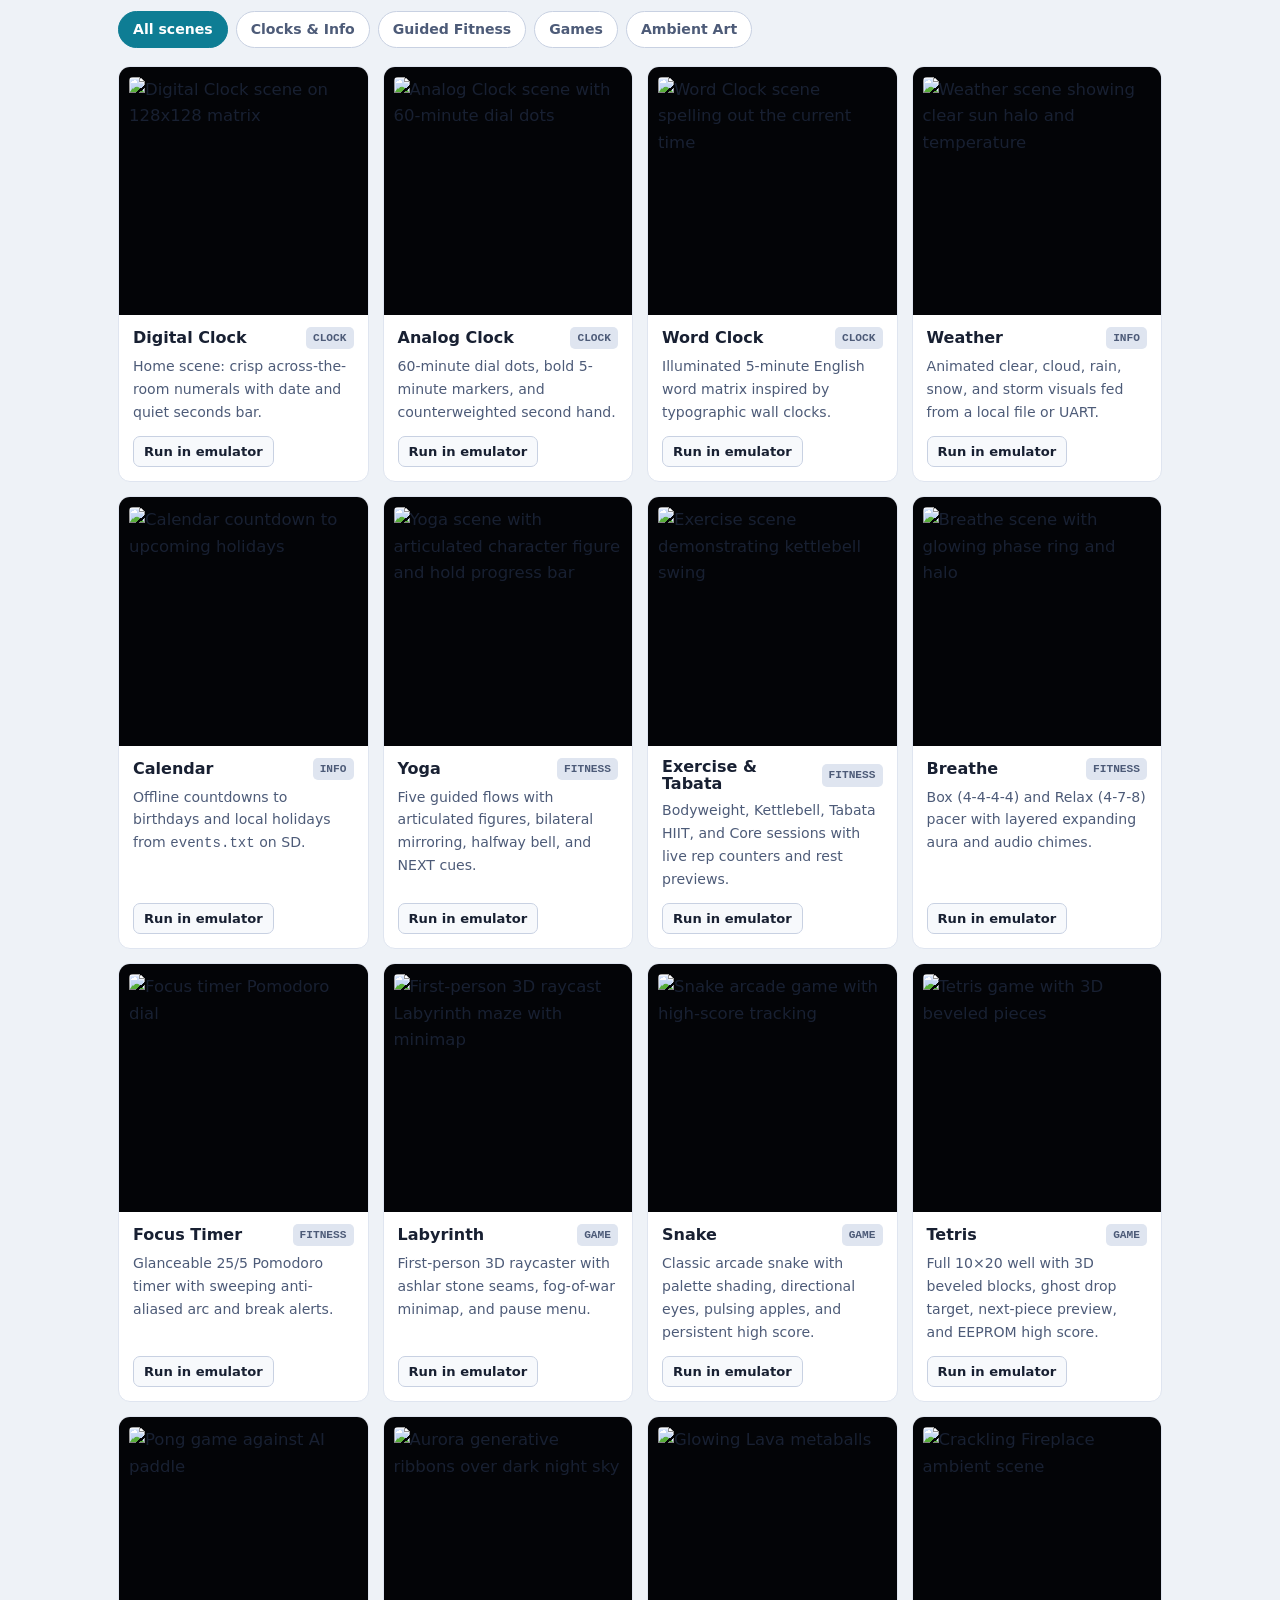
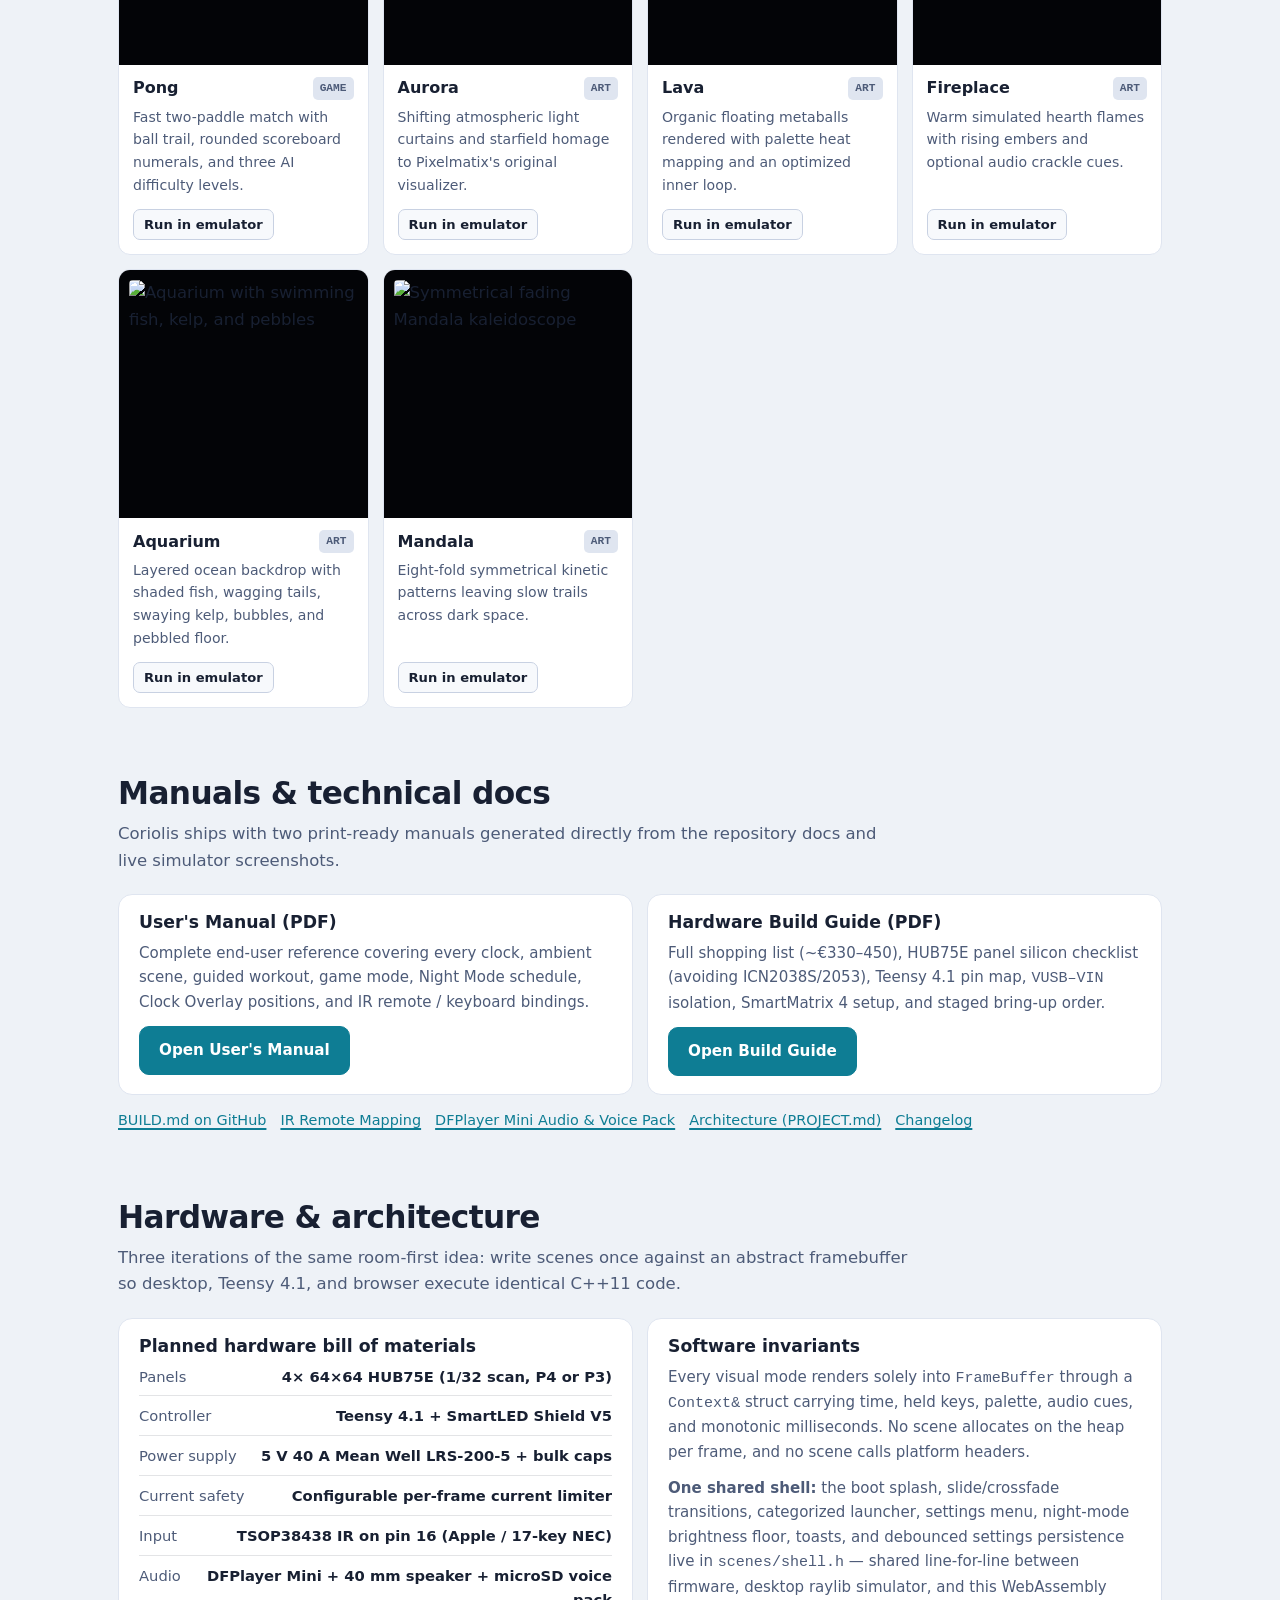
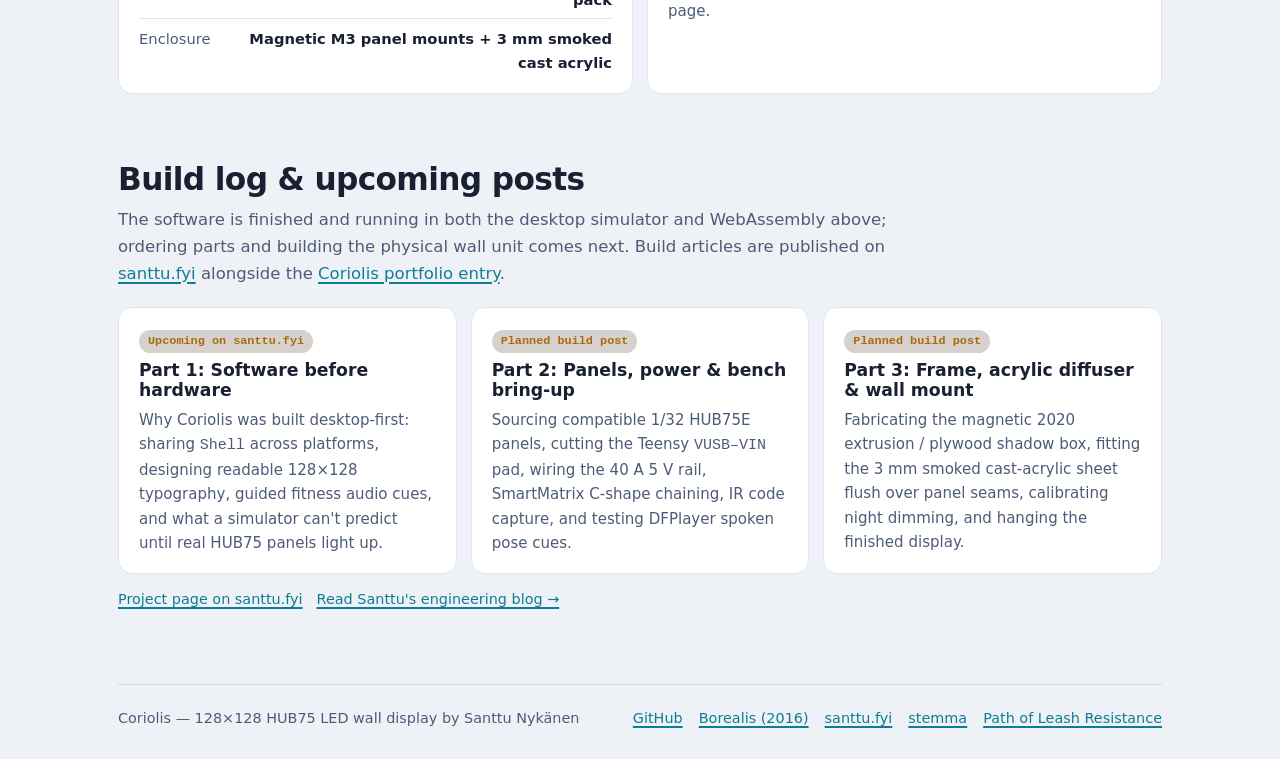
==== commit 61e50663: "Fix review findings in autosave, menu brightness, Pong pause and website" ====
--- a/site/index.html
+++ b/site/index.html
@@ -9,7 +9,8 @@
 <meta property="og:description" content="A wall clock first, with ambient art, guided workouts, and retro games. Run the real C++ engine live in your browser.">
 <meta property="og:type" content="website">
 <meta property="og:site_name" content="Coriolis">
-<meta property="og:image" content="img/screenshots/aurora.png">
+<meta property="og:url" content="https://cyanidesayonara.github.io/coriolis/">
+<meta property="og:image" content="https://cyanidesayonara.github.io/coriolis/img/screenshots/aurora.png">
 <meta name="twitter:card" content="summary_large_image">
 <link rel="icon" type="image/svg+xml" href="data:image/svg+xml,%3Csvg xmlns='http://www.w3.org/2000/svg' viewBox='0 0 32 32'%3E%3Crect width='32' height='32' rx='6' fill='%230a0d14'/%3E%3Crect x='4' y='4' width='11' height='11' rx='2' fill='%2344d6e8'/%3E%3Crect x='17' y='4' width='11' height='11' rx='2' fill='%234be39a'/%3E%3Crect x='4' y='17' width='11' height='11' rx='2' fill='%23bfa3dc'/%3E%3Crect x='17' y='17' width='11' height='11' rx='2' fill='%23f07c6a'/%3E%3C/svg%3E">
 <link rel="stylesheet" href="palette.css">
@@ -264,7 +265,7 @@
       <div class="shot-frame"><img src="img/screenshots/tetris.png" alt="Tetris game with 3D beveled pieces" width="128" height="128" loading="lazy"></div>
       <div class="shot-body">
         <div class="shot-top"><h3>Tetris</h3><span class="cat-tag">Game</span></div>
-        <p>Full 10×20 well with 3D beveled blocks, ghost drop target, hold/next preview, and EEPROM high score.</p>
+        <p>Full 10×20 well with 3D beveled blocks, ghost drop target, next-piece preview, and EEPROM high score.</p>
         <button type="button" class="chip-btn shot-action" data-jump-scene="7">Run in emulator</button>
       </div>
     </article>
@@ -291,7 +292,7 @@
       <div class="shot-frame"><img src="img/screenshots/lava.png" alt="Glowing Lava metaballs" width="128" height="128" loading="lazy"></div>
       <div class="shot-body">
         <div class="shot-top"><h3>Lava</h3><span class="cat-tag">Art</span></div>
-        <p>Organic floating metaballs rendered with palette heat mapping and tight inner-loop integer math.</p>
+        <p>Organic floating metaballs rendered with palette heat mapping and an optimized inner loop.</p>
         <button type="button" class="chip-btn shot-action" data-jump-scene="17">Run in emulator</button>
       </div>
     </article>
@@ -362,7 +363,7 @@
         <li><span>Panels</span><strong>4× 64×64 HUB75E (1/32 scan, P4 or P3)</strong></li>
         <li><span>Controller</span><strong>Teensy 4.1 + SmartLED Shield V5</strong></li>
         <li><span>Power supply</span><strong>5 V 40 A Mean Well LRS-200-5 + bulk caps</strong></li>
-        <li><span>Current safety</span><strong>Dynamic per-frame brightness limiter (~25 A)</strong></li>
+        <li><span>Current safety</span><strong>Configurable per-frame current limiter</strong></li>
         <li><span>Input</span><strong>TSOP38438 IR on pin 16 (Apple / 17-key NEC)</strong></li>
         <li><span>Audio</span><strong>DFPlayer Mini + 40 mm speaker + microSD voice pack</strong></li>
         <li><span>Enclosure</span><strong>Magnetic M3 panel mounts + 3 mm smoked cast acrylic</strong></li>
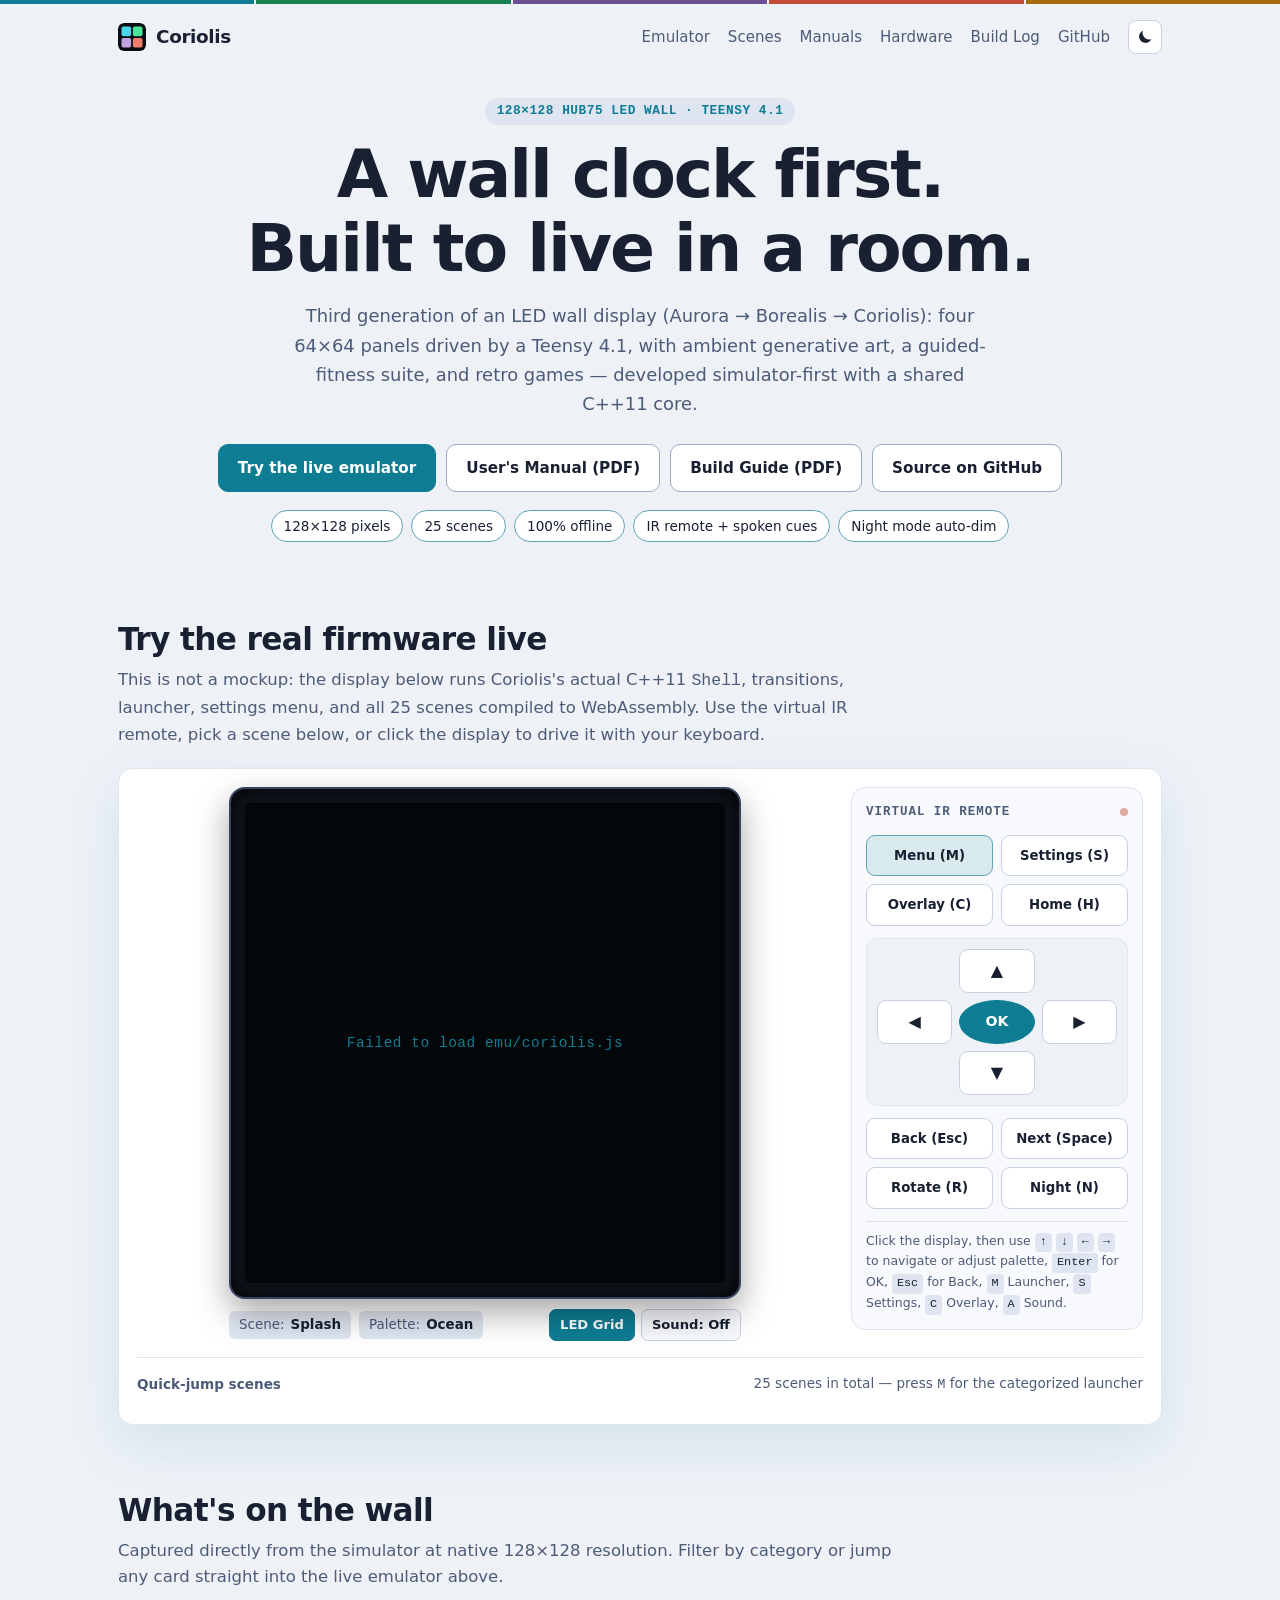
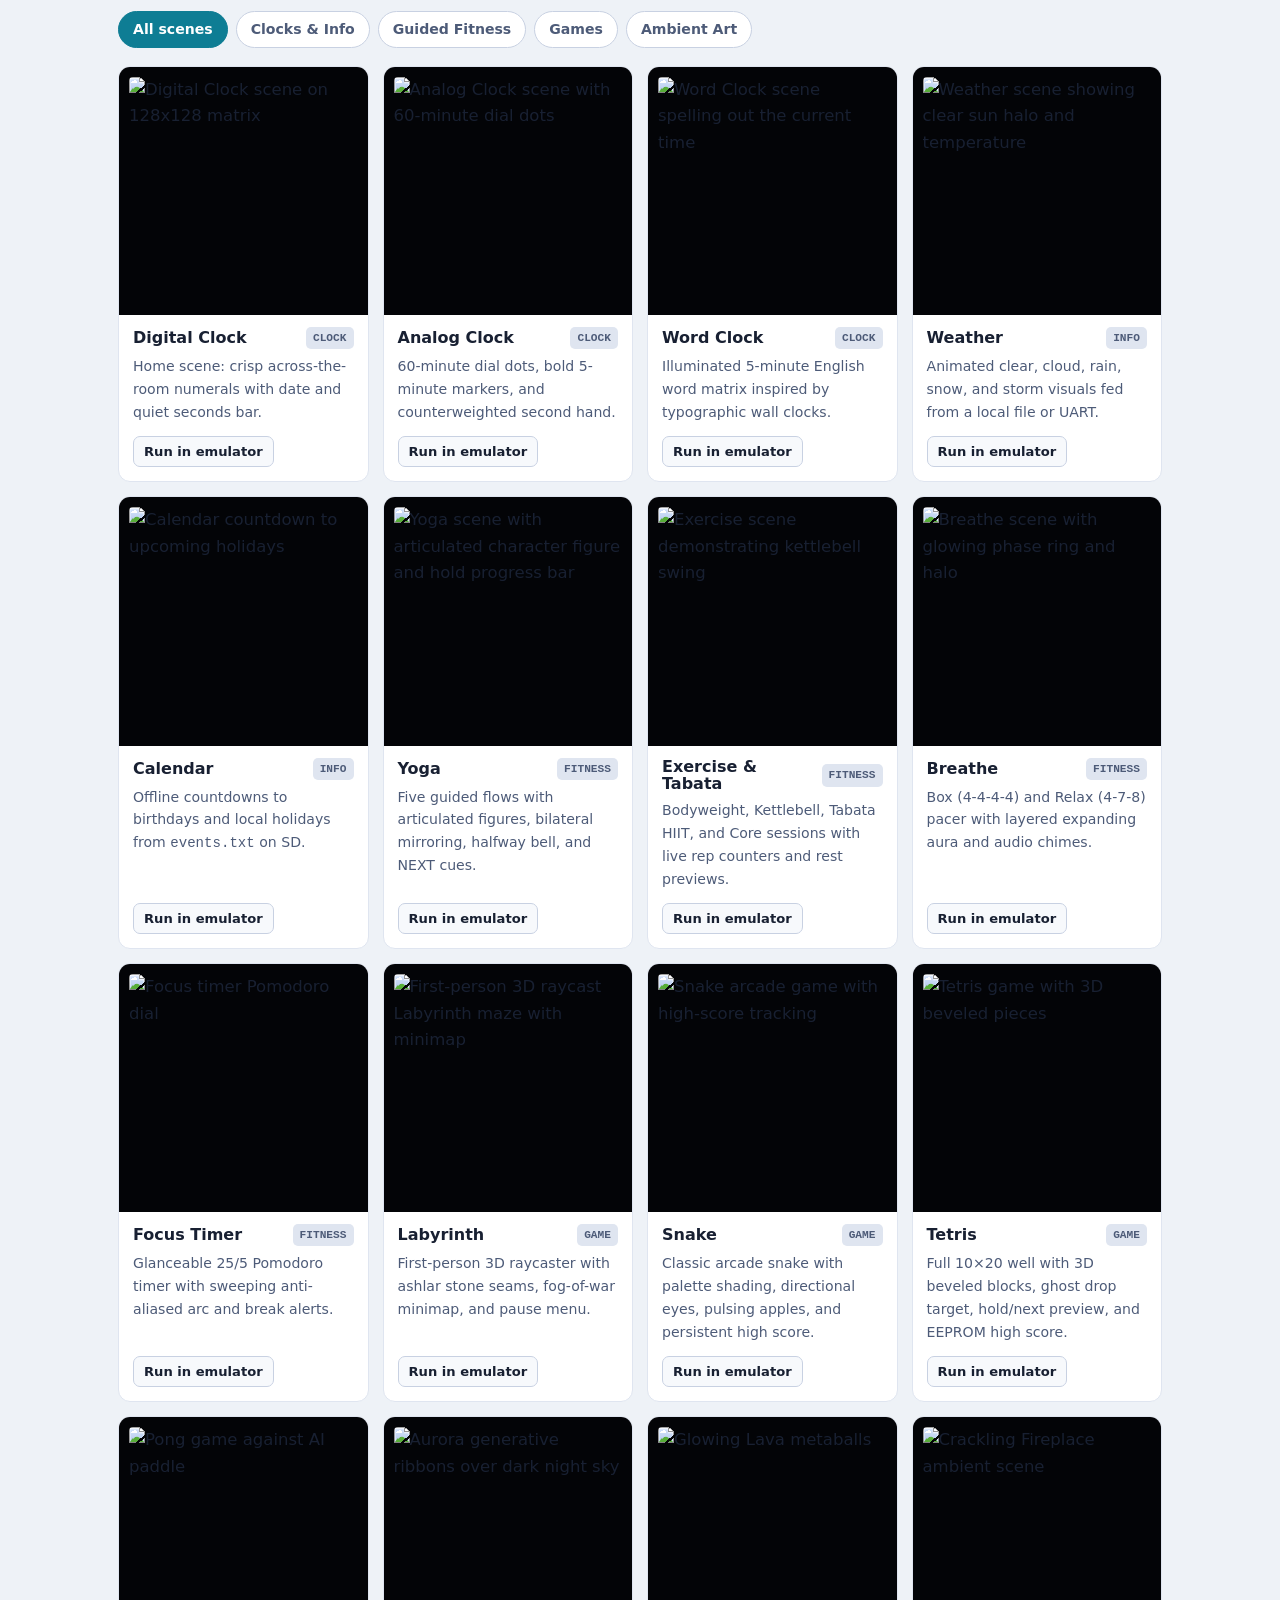
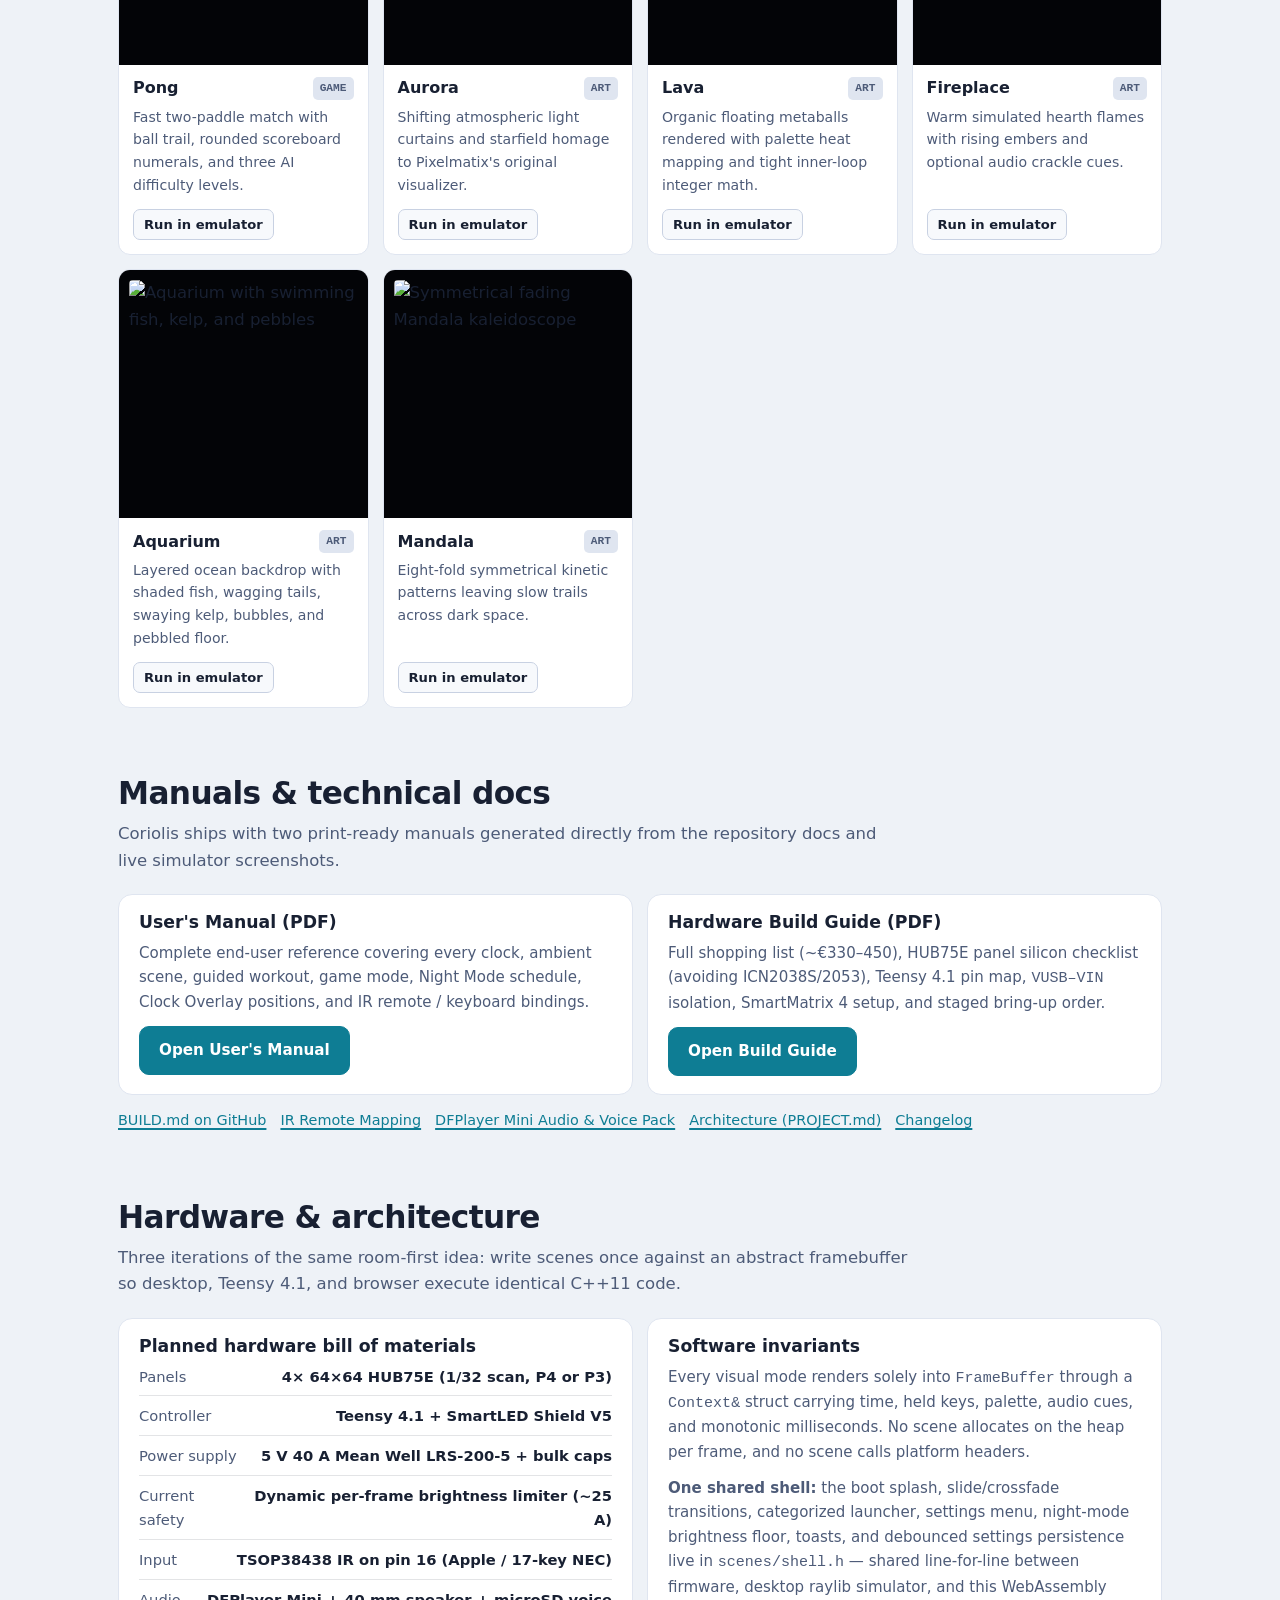
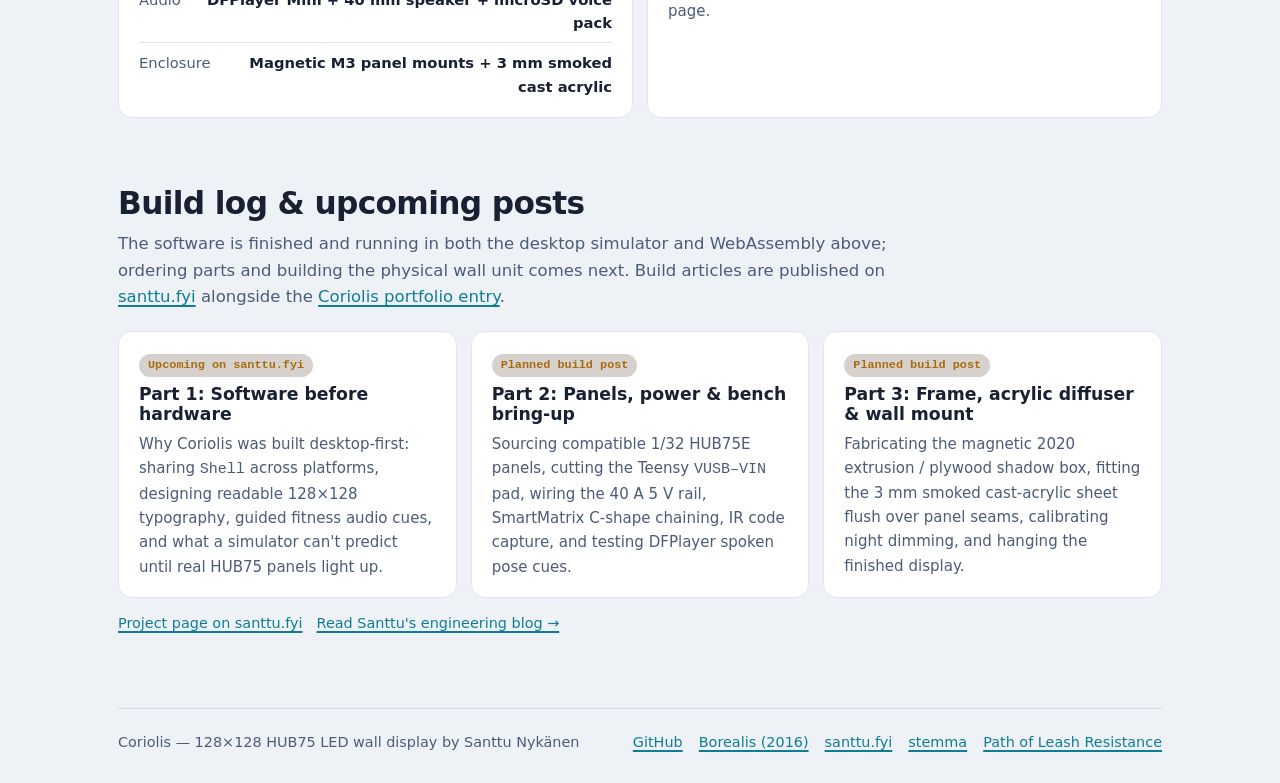
==== commit c35c7f27: "Merge pull request #11 from cyanidesayonara/rename-to-main Point the website workflow and links at m" ====
--- a/site/index.html
+++ b/site/index.html
@@ -265,7 +265,7 @@
       <div class="shot-frame"><img src="img/screenshots/tetris.png" alt="Tetris game with 3D beveled pieces" width="128" height="128" loading="lazy"></div>
       <div class="shot-body">
         <div class="shot-top"><h3>Tetris</h3><span class="cat-tag">Game</span></div>
-        <p>Full 10×20 well with 3D beveled blocks, ghost drop target, next-piece preview, and EEPROM high score.</p>
+        <p>Full 10×20 well with 3D beveled blocks, ghost drop target, hold/next preview, and EEPROM high score.</p>
         <button type="button" class="chip-btn shot-action" data-jump-scene="7">Run in emulator</button>
       </div>
     </article>
@@ -292,7 +292,7 @@
       <div class="shot-frame"><img src="img/screenshots/lava.png" alt="Glowing Lava metaballs" width="128" height="128" loading="lazy"></div>
       <div class="shot-body">
         <div class="shot-top"><h3>Lava</h3><span class="cat-tag">Art</span></div>
-        <p>Organic floating metaballs rendered with palette heat mapping and an optimized inner loop.</p>
+        <p>Organic floating metaballs rendered with palette heat mapping and tight inner-loop integer math.</p>
         <button type="button" class="chip-btn shot-action" data-jump-scene="17">Run in emulator</button>
       </div>
     </article>
@@ -344,11 +344,11 @@
   </div>
 
   <div class="doc-links">
-    <a href="https://github.com/cyanidesayonara/coriolis/blob/master/docs/BUILD.md">BUILD.md on GitHub</a>
-    <a href="https://github.com/cyanidesayonara/coriolis/blob/master/docs/REMOTE.md">IR Remote Mapping</a>
-    <a href="https://github.com/cyanidesayonara/coriolis/blob/master/docs/AUDIO.md">DFPlayer Mini Audio &amp; Voice Pack</a>
-    <a href="https://github.com/cyanidesayonara/coriolis/blob/master/PROJECT.md">Architecture (PROJECT.md)</a>
-    <a href="https://github.com/cyanidesayonara/coriolis/blob/master/CHANGELOG.md">Changelog</a>
+    <a href="https://github.com/cyanidesayonara/coriolis/blob/main/docs/BUILD.md">BUILD.md on GitHub</a>
+    <a href="https://github.com/cyanidesayonara/coriolis/blob/main/docs/REMOTE.md">IR Remote Mapping</a>
+    <a href="https://github.com/cyanidesayonara/coriolis/blob/main/docs/AUDIO.md">DFPlayer Mini Audio &amp; Voice Pack</a>
+    <a href="https://github.com/cyanidesayonara/coriolis/blob/main/PROJECT.md">Architecture (PROJECT.md)</a>
+    <a href="https://github.com/cyanidesayonara/coriolis/blob/main/CHANGELOG.md">Changelog</a>
   </div>
 </section>
 
@@ -363,7 +363,7 @@
         <li><span>Panels</span><strong>4× 64×64 HUB75E (1/32 scan, P4 or P3)</strong></li>
         <li><span>Controller</span><strong>Teensy 4.1 + SmartLED Shield V5</strong></li>
         <li><span>Power supply</span><strong>5 V 40 A Mean Well LRS-200-5 + bulk caps</strong></li>
-        <li><span>Current safety</span><strong>Configurable per-frame current limiter</strong></li>
+        <li><span>Current safety</span><strong>Dynamic per-frame brightness limiter (~25 A)</strong></li>
         <li><span>Input</span><strong>TSOP38438 IR on pin 16 (Apple / 17-key NEC)</strong></li>
         <li><span>Audio</span><strong>DFPlayer Mini + 40 mm speaker + microSD voice pack</strong></li>
         <li><span>Enclosure</span><strong>Magnetic M3 panel mounts + 3 mm smoked cast acrylic</strong></li>
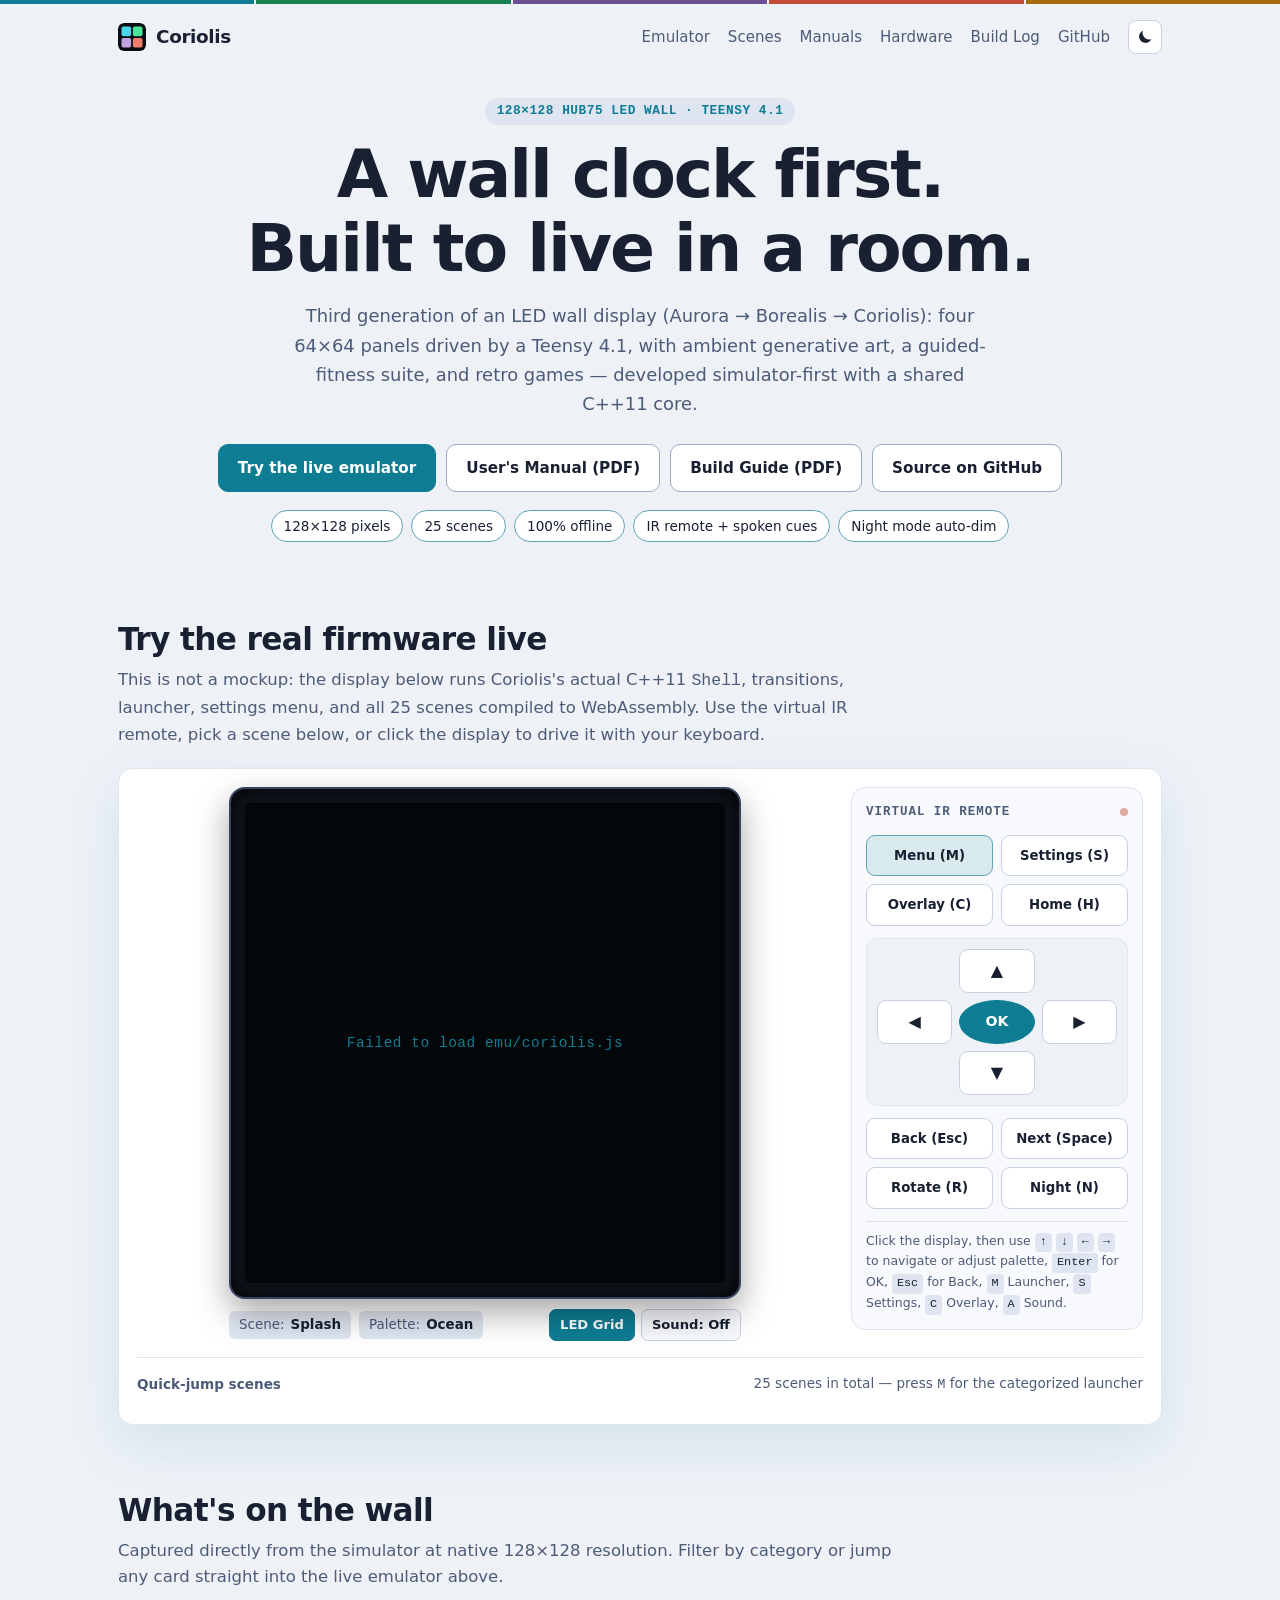
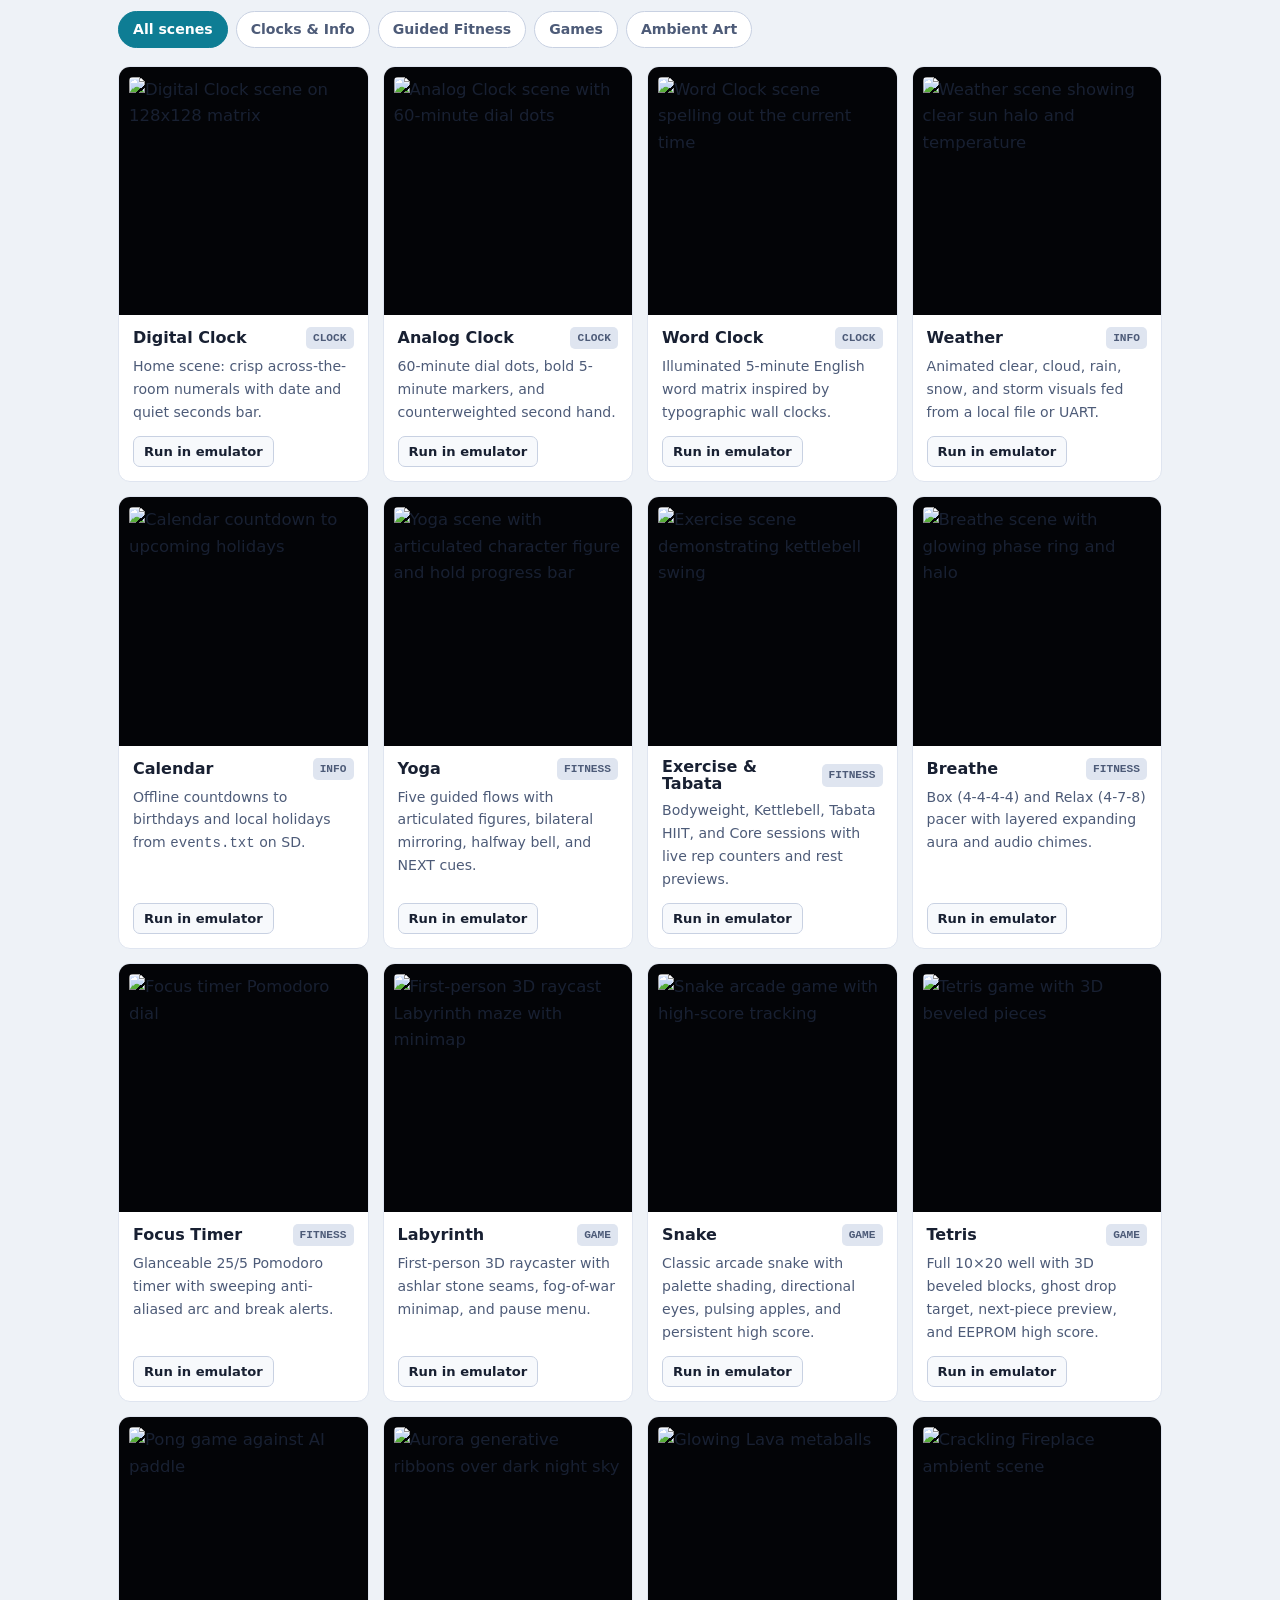
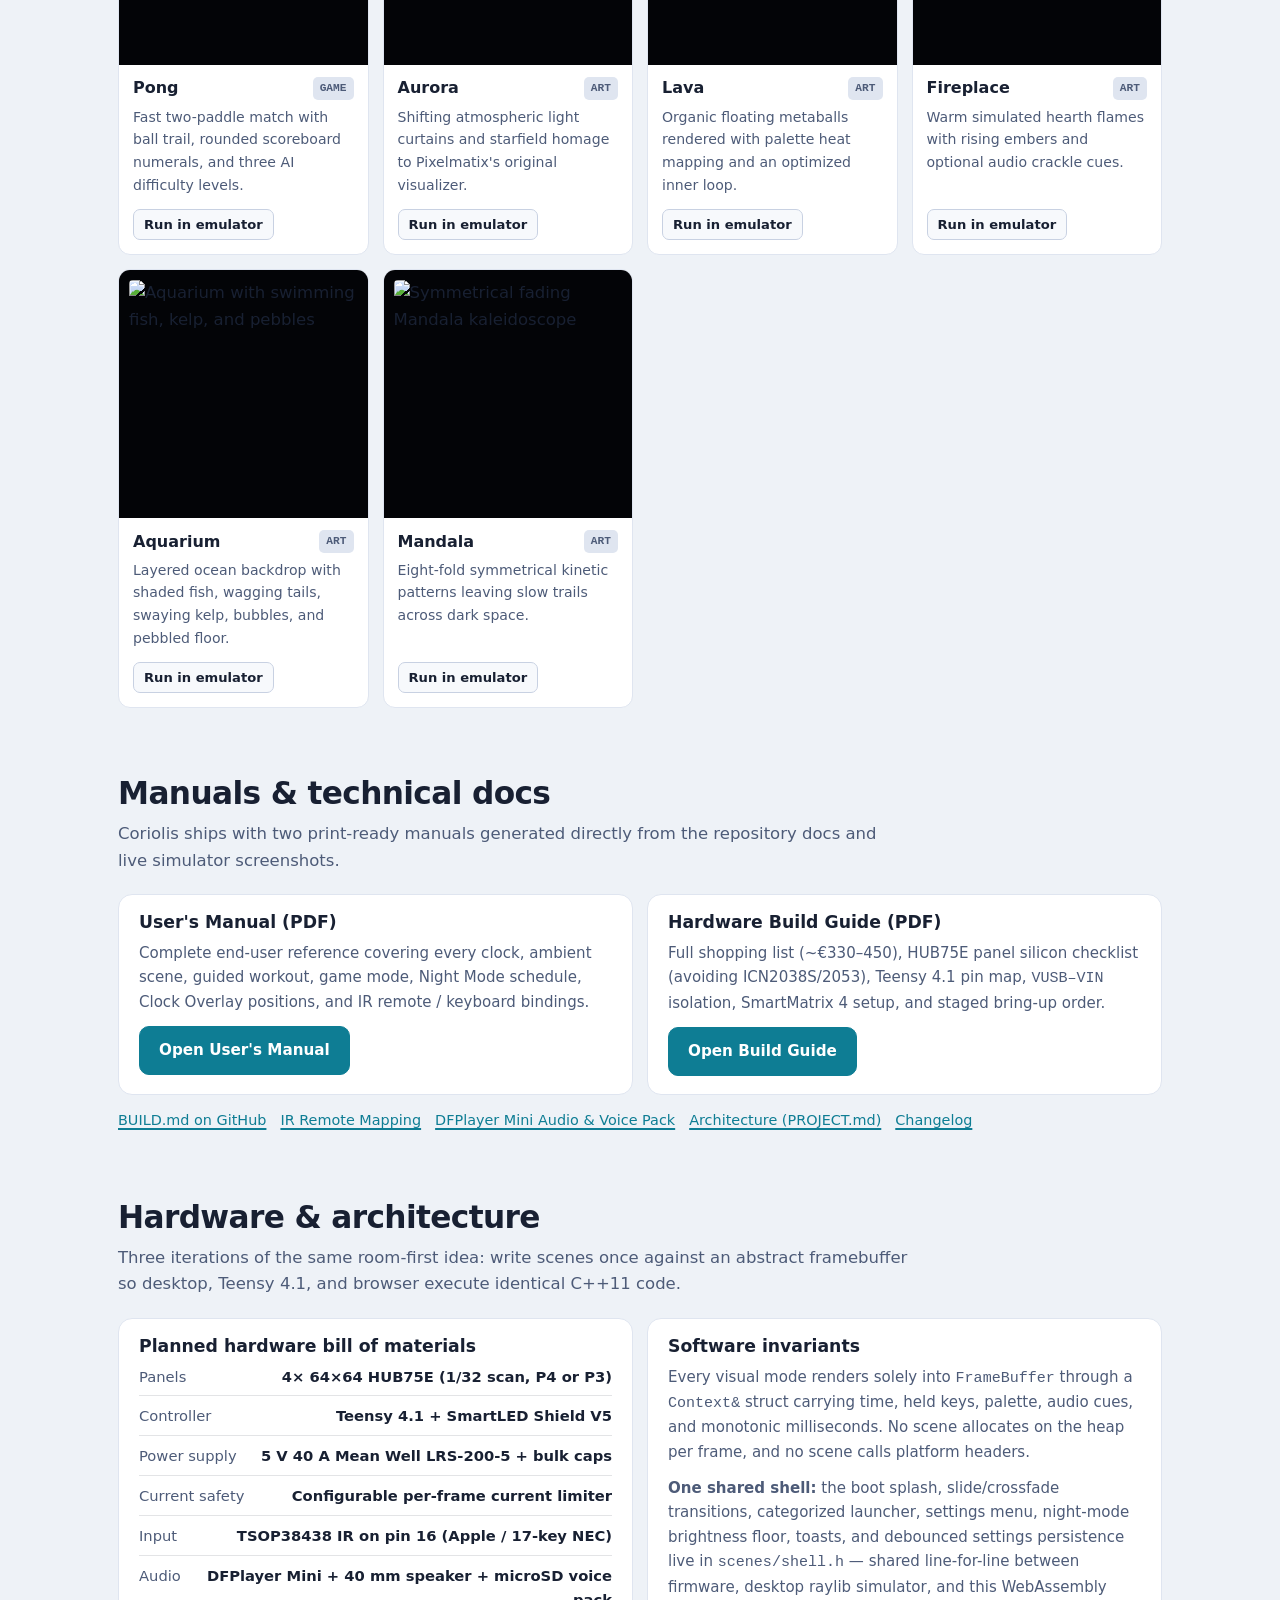
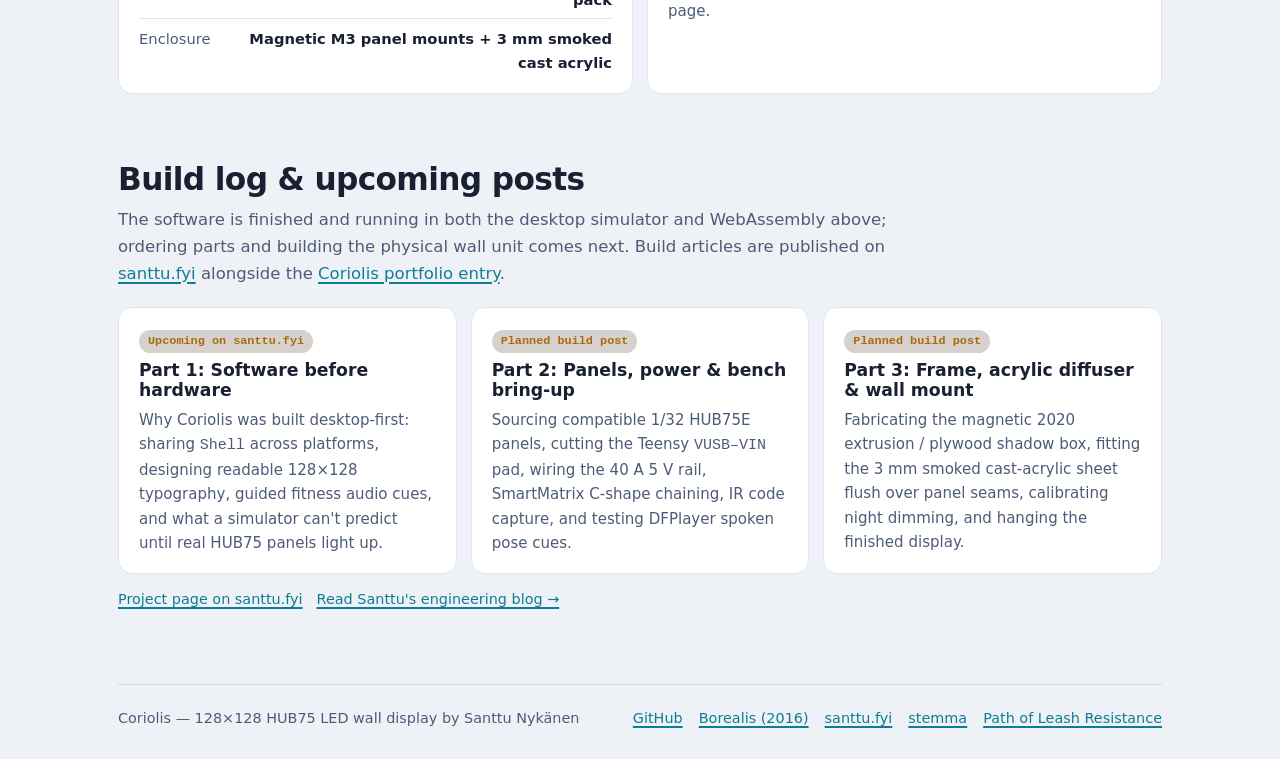
==== commit 39448e0c: "Merge pull request #12 from cyanidesayonara/review-findings Fix review findings from PRs 7 and 9" ====
--- a/site/index.html
+++ b/site/index.html
@@ -265,7 +265,7 @@
       <div class="shot-frame"><img src="img/screenshots/tetris.png" alt="Tetris game with 3D beveled pieces" width="128" height="128" loading="lazy"></div>
       <div class="shot-body">
         <div class="shot-top"><h3>Tetris</h3><span class="cat-tag">Game</span></div>
-        <p>Full 10×20 well with 3D beveled blocks, ghost drop target, hold/next preview, and EEPROM high score.</p>
+        <p>Full 10×20 well with 3D beveled blocks, ghost drop target, next-piece preview, and EEPROM high score.</p>
         <button type="button" class="chip-btn shot-action" data-jump-scene="7">Run in emulator</button>
       </div>
     </article>
@@ -292,7 +292,7 @@
       <div class="shot-frame"><img src="img/screenshots/lava.png" alt="Glowing Lava metaballs" width="128" height="128" loading="lazy"></div>
       <div class="shot-body">
         <div class="shot-top"><h3>Lava</h3><span class="cat-tag">Art</span></div>
-        <p>Organic floating metaballs rendered with palette heat mapping and tight inner-loop integer math.</p>
+        <p>Organic floating metaballs rendered with palette heat mapping and an optimized inner loop.</p>
         <button type="button" class="chip-btn shot-action" data-jump-scene="17">Run in emulator</button>
       </div>
     </article>
@@ -363,7 +363,7 @@
         <li><span>Panels</span><strong>4× 64×64 HUB75E (1/32 scan, P4 or P3)</strong></li>
         <li><span>Controller</span><strong>Teensy 4.1 + SmartLED Shield V5</strong></li>
         <li><span>Power supply</span><strong>5 V 40 A Mean Well LRS-200-5 + bulk caps</strong></li>
-        <li><span>Current safety</span><strong>Dynamic per-frame brightness limiter (~25 A)</strong></li>
+        <li><span>Current safety</span><strong>Configurable per-frame current limiter</strong></li>
         <li><span>Input</span><strong>TSOP38438 IR on pin 16 (Apple / 17-key NEC)</strong></li>
         <li><span>Audio</span><strong>DFPlayer Mini + 40 mm speaker + microSD voice pack</strong></li>
         <li><span>Enclosure</span><strong>Magnetic M3 panel mounts + 3 mm smoked cast acrylic</strong></li>
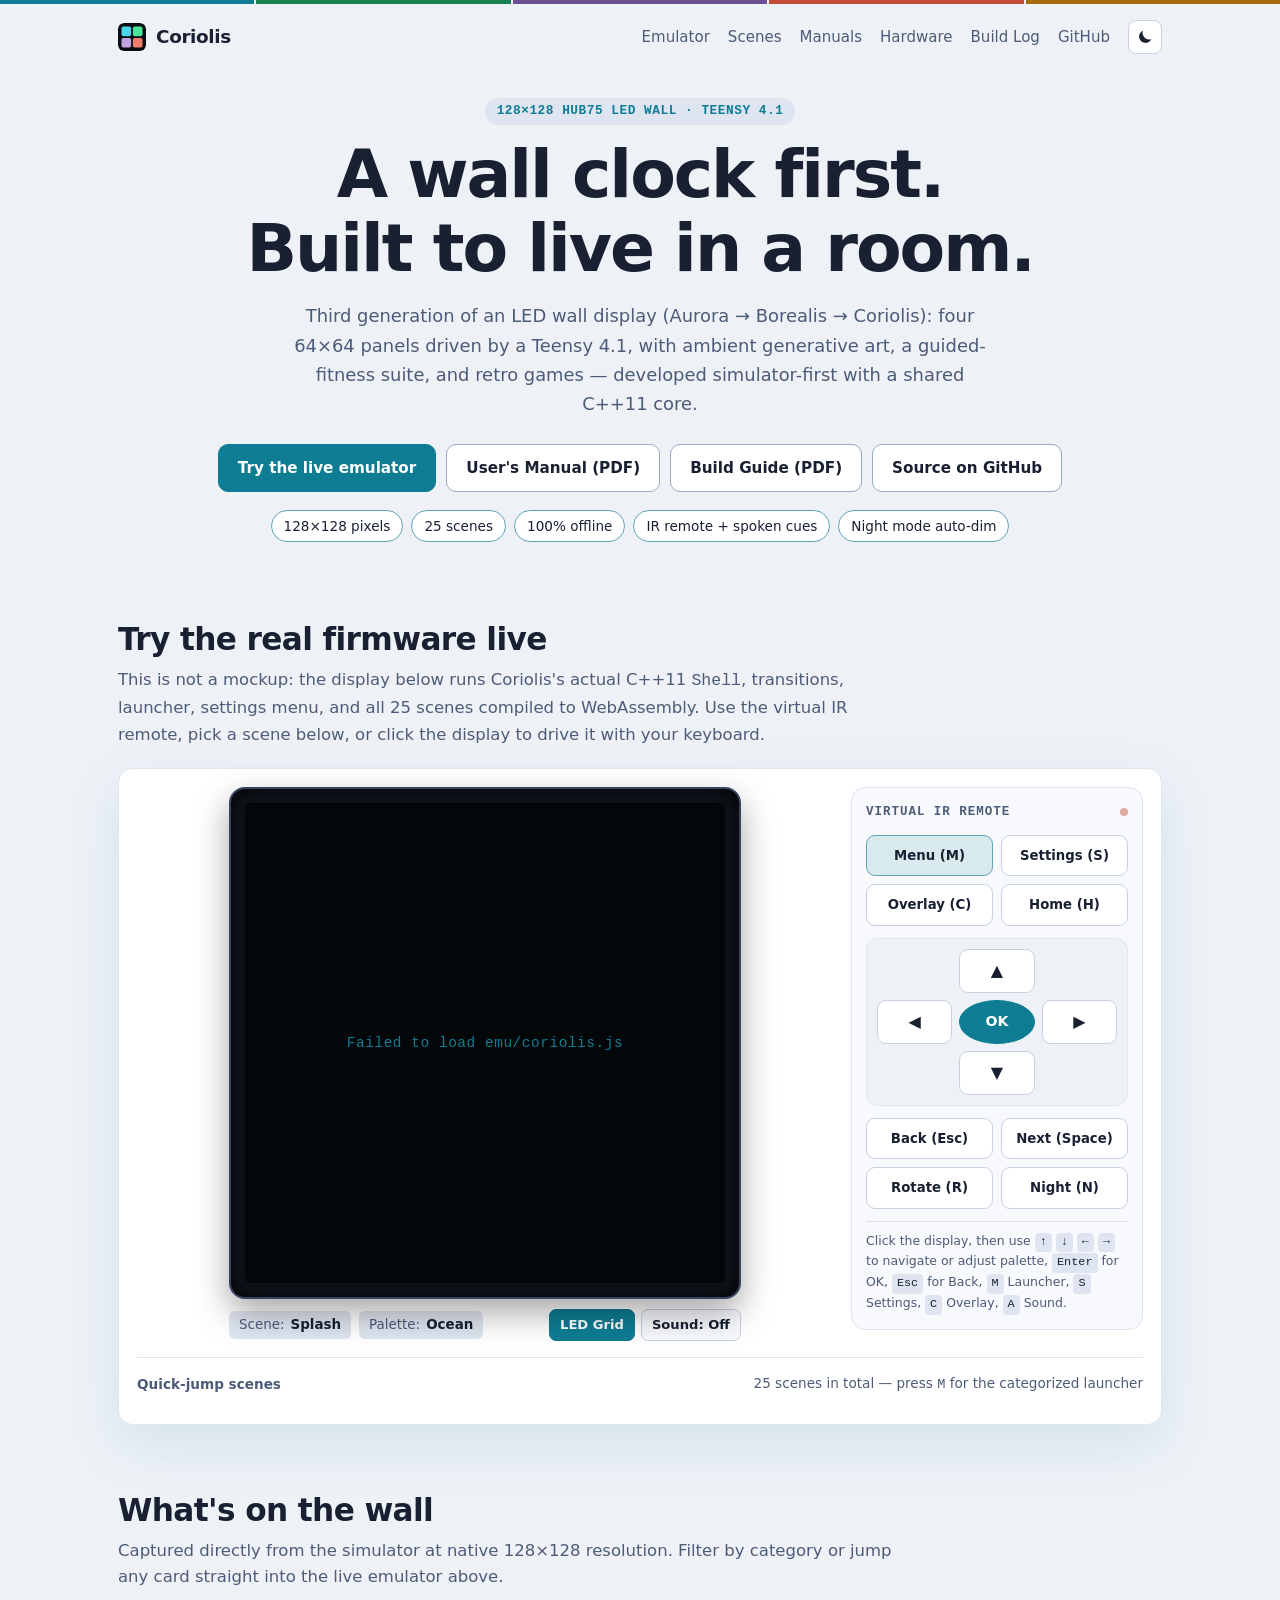
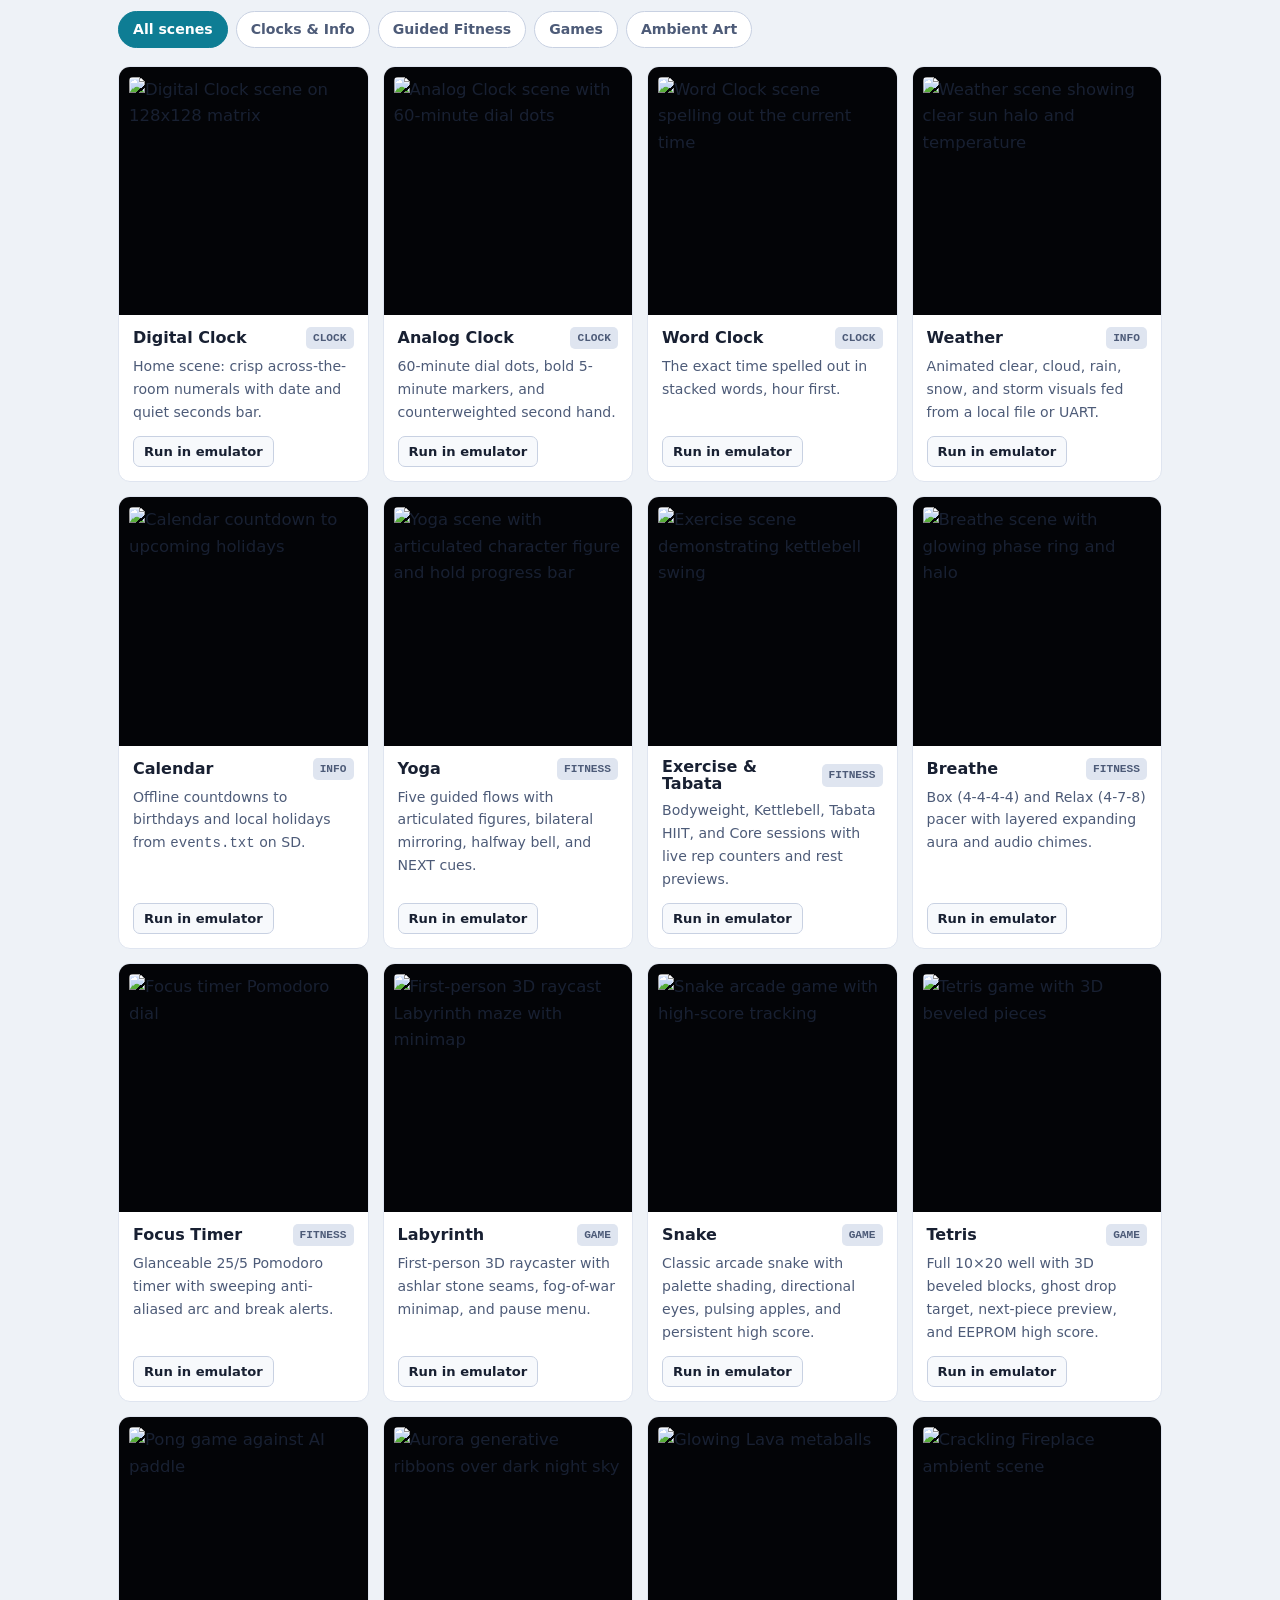
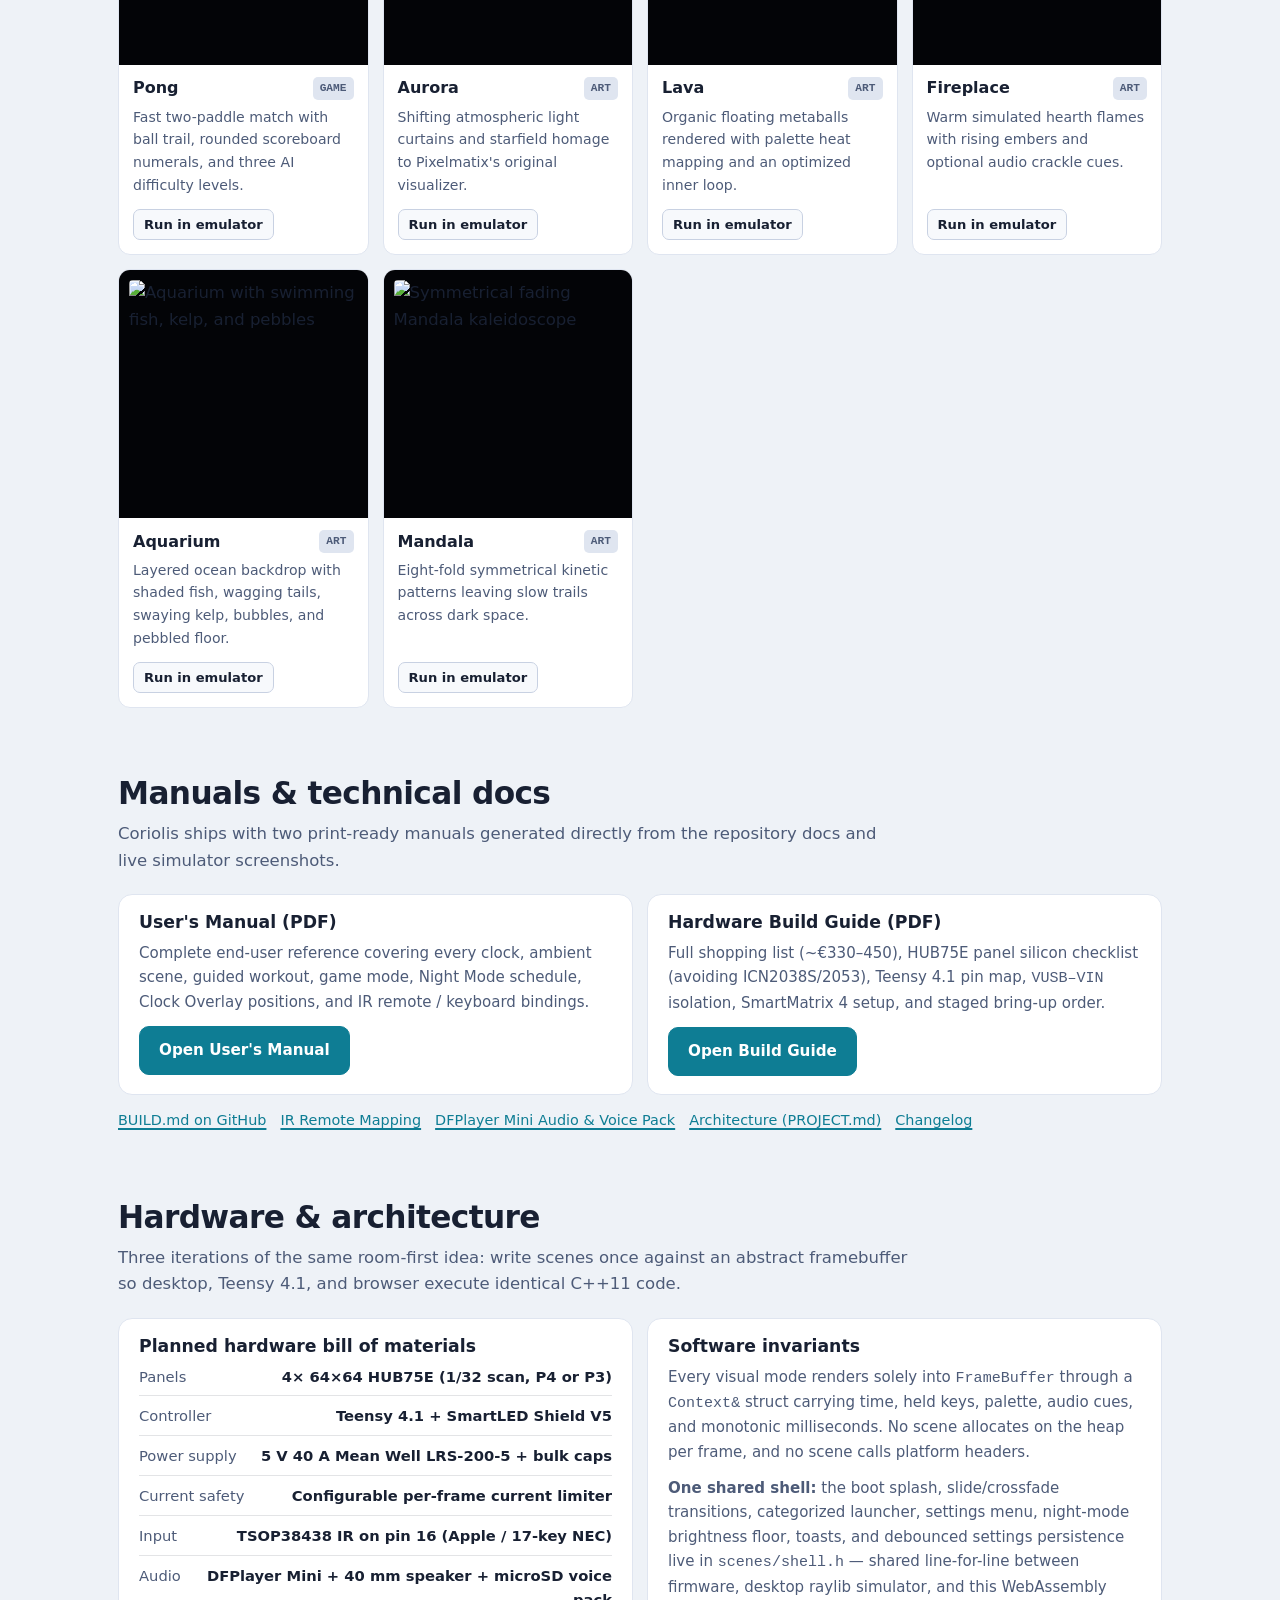
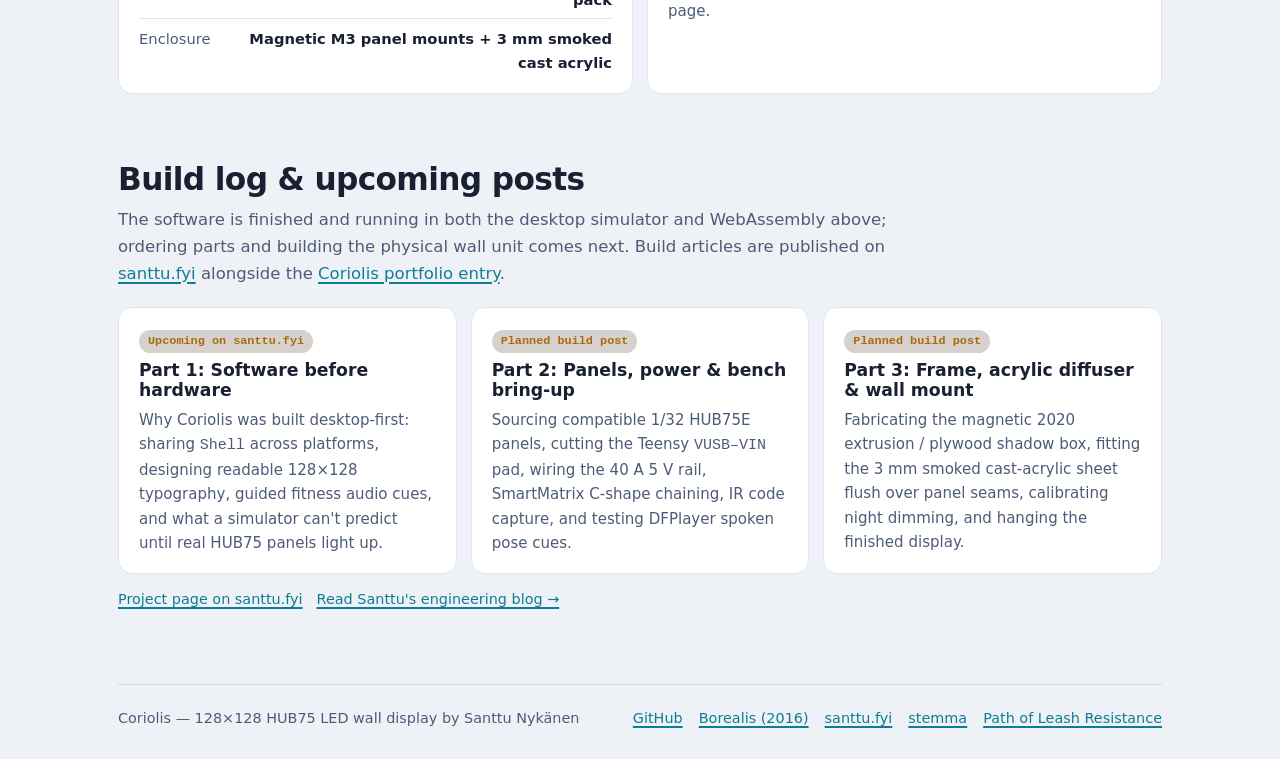
==== commit 84fe71dd: "Silence firmware warnings, center the Breathe orb, run tests in CI" ====
--- a/site/index.html
+++ b/site/index.html
@@ -184,7 +184,7 @@
       <div class="shot-frame"><img src="img/screenshots/wordclock.png" alt="Word Clock scene spelling out the current time" width="128" height="128" loading="lazy"></div>
       <div class="shot-body">
         <div class="shot-top"><h3>Word Clock</h3><span class="cat-tag">Clock</span></div>
-        <p>Illuminated 5-minute English word matrix inspired by typographic wall clocks.</p>
+        <p>The exact time spelled out in stacked words, hour first.</p>
         <button type="button" class="chip-btn shot-action" data-jump-scene="2">Run in emulator</button>
       </div>
     </article>
